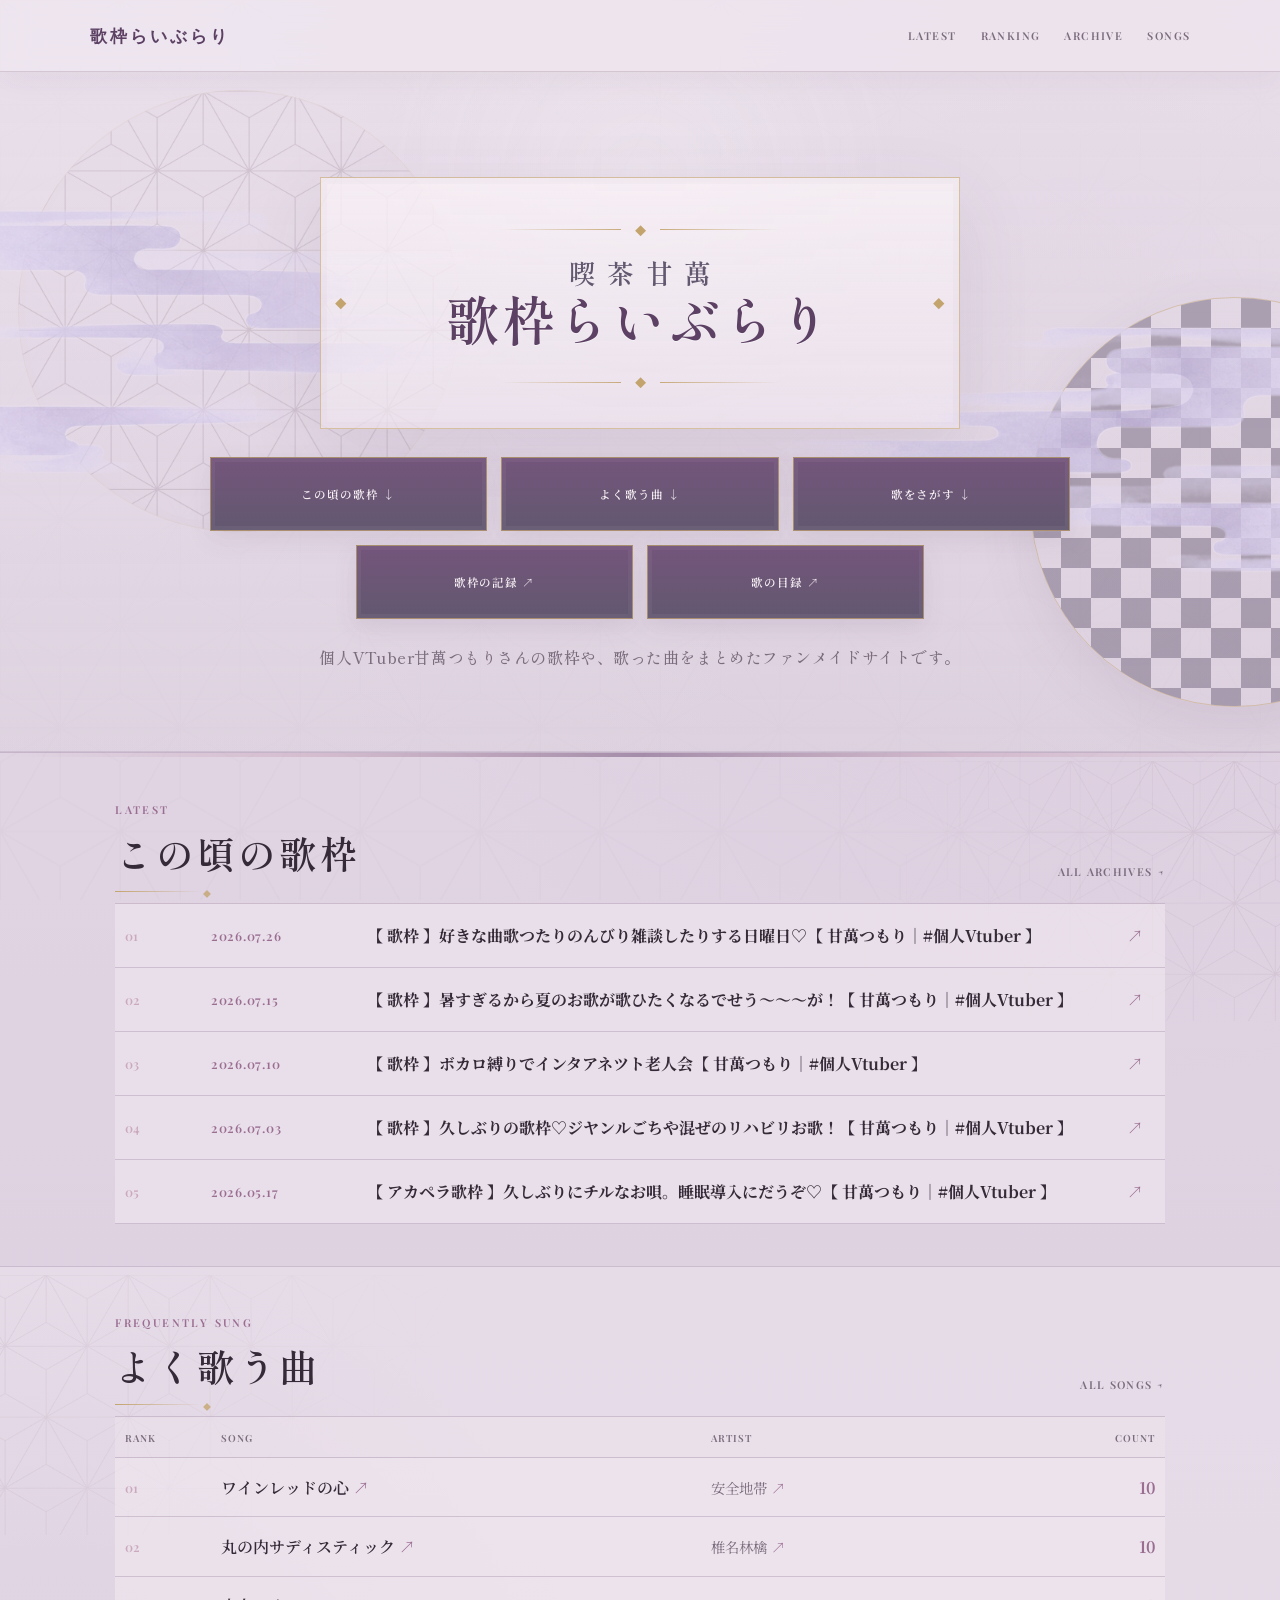
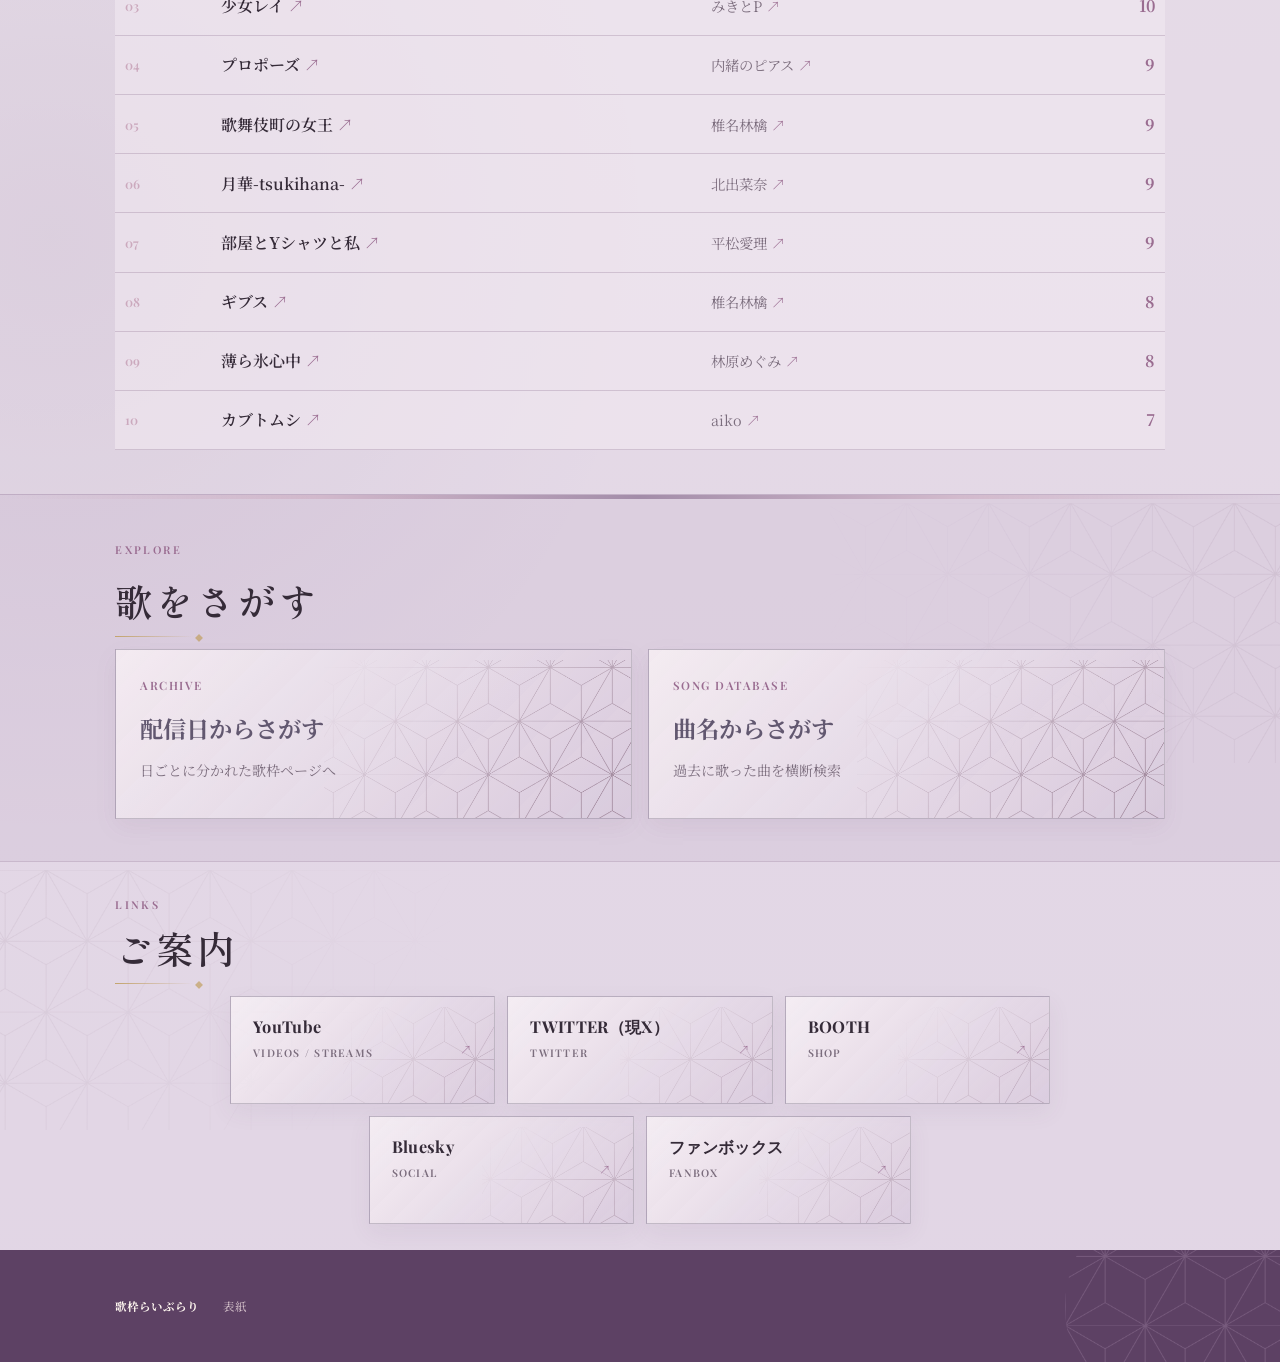
==== index.html @ a030f8ae "Add files via upload" ====
<!doctype html>
<html lang="ja">
<head>
  <meta charset="utf-8">
  <meta name="viewport" content="width=device-width,initial-scale=1">
  <title>歌枠らいぶらり</title>
  <link rel="icon" href="favicon.ico" sizes="any">
  <link rel="icon" type="image/png" sizes="32x32" href="favicon-32x32.png">
  <link rel="icon" type="image/png" sizes="16x16" href="favicon-16x16.png">
  <link rel="apple-touch-icon" sizes="180x180" href="apple-touch-icon.png">
  <meta name="theme-color" content="#A85C83">
  <!-- OGP / X(Twitter) card: change the title/description/image URL as needed -->
  <meta property="og:type" content="website">
  <meta property="og:locale" content="ja_JP">
  <meta property="og:site_name" content="歌枠らいぶらり">
  <meta property="og:title" content="歌枠らいぶらり">
  <meta property="og:description" content="個人VTuber〇〇さんの歌枠や歌った曲をまとめた、ファンメイドサイトです。">
  <meta property="og:image" content="https://lltaniyall.github.io/test/assets/social-card.png">
  <meta property="og:image:width" content="1200">
  <meta property="og:image:height" content="630">
  <meta name="twitter:card" content="summary_large_image">
  <meta name="twitter:title" content="歌枠らいぶらり">
  <meta name="twitter:description" content="個人VTuber〇〇さんの歌枠や歌った曲をまとめた、ファンメイドサイトです。">
  <meta name="twitter:image" content="https://example.com/assets/social-card.png">
  <link rel="stylesheet" href="style.css">
</head>
<body>
<header>
  <a class="logo" href="./">歌枠らいぶらり</a>
  <nav>
    <a href="#latest">LATEST</a>
    <a href="#ranking">RANKING</a>
    <a href="./archive/">ARCHIVE</a>
    <a href="./songs/">SONGS</a>
  </nav>
</header>

<main>
  
<section class="hero homeHero hero-v7">
  <div class="heroPattern heroPattern-left" aria-hidden="true"></div>
  <div class="heroPattern heroPattern-right" aria-hidden="true"></div>
  <div class="heroKasumiAsset heroKasumi-left" aria-hidden="true"></div>
  <div class="heroKasumiAsset heroKasumi-right" aria-hidden="true"></div>
  <div class="heroCenter">
    <div class="heroTitleFrame">
      <div class="heroRule heroRule-top" aria-hidden="true"><span>◆</span></div>
      <div class="heroKissa">喫茶甘萬</div>
      <h1 class="heroLibraryTitle">歌枠らいぶらり</h1>
      <div class="heroRule" aria-hidden="true"><span>◆</span></div>
      <p class="heroCatchcopy">キャッチコピー</p>
    </div>

    <div class="heroActions">
      <a href="#latest" class="primaryButton">この頃の歌枠 ↓</a>
      <a href="#ranking" class="ghostButton">よく歌う曲 ↓</a>
      <a href="#explore" class="ghostButton">歌をさがす ↓</a>
      <a href="./archive/" class="ghostButton">歌枠の記録 ↗</a>
      <a href="./songs/" class="ghostButton">歌の目録 ↗</a>
    </div>
<p class="fanmadeNote">個人VTuber甘萬つもりさんの歌枠や、歌った曲をまとめたファンメイドサイトです。</p>

  </div>
</section>





  <section class="section" id="latest">
    <div class="sectionHead">
      <div>
        <p class="eyebrow">LATEST</p>
        <h2>この頃の歌枠</h2>
      </div>
      <a class="textLink" href="./archive/">ALL ARCHIVES ↗</a>
    </div>
    <div id="latestList" class="latestList"></div>
  </section>



  <section class="section" id="ranking">
    <div class="sectionHead">
      <div>
        <p class="eyebrow">FREQUENTLY SUNG</p>
        <h2>よく歌う曲</h2>
      </div>
      <a class="textLink" href="./songs/">ALL SONGS ↗</a>
    </div>

    <div class="rankingTable">
      <div class="rankingHead">
        <span>RANK</span>
        <span>SONG</span>
        <span>ARTIST</span>
        <span>COUNT</span>
      </div>
      <div id="rankingList"></div>
    </div>
  </section>




  <section class="section" id="explore">
    <p class="eyebrow">EXPLORE</p>
    <h2>歌をさがす</h2>
    <div class="cards">
      <a class="card" href="./archive/">
        <span class="card-date">ARCHIVE</span>
        <h3>配信日からさがす</h3>
        <p class="card-meta">日ごとに分かれた歌枠ページへ</p>
      </a>
      <a class="card" href="./songs/">
        <span class="card-date">SONG DATABASE</span>
        <h3>曲名からさがす</h3>
        <p class="card-meta">過去に歌った曲を横断検索</p>
      </a>
    </div>
  </section>



  <section class="section" id="socials">
    <p class="eyebrow">LINKS</p>
    <h2>ご案内</h2>
    <div id="socialLinks" class="socialGrid"></div>
    <p id="socialNote" class="socialNote" hidden>
      SNSのURLは <code>data/site-config.js</code> に設定すると有効になります。
    </p>
  </section>
</main>

<footer><b>歌枠らいぶらり</b><span>表紙</span></footer>

<script src="./data/archives.js"></script>
<script src="./data/site-config.js"></script>
<script>
const collator = new Intl.Collator("ja", {numeric:true, sensitivity:"base"});

function escapeHtml(value){
  return String(value).replace(/[&<>"']/g, c => ({
    "&":"&amp;", "<":"&lt;", ">":"&gt;", '"':"&quot;", "'":"&#039;"
  }[c]));
}

function makeSongHistoryUrl(title, artist){
  const p = new URLSearchParams({song:title, artist});
  return `./songs/history/?${p.toString()}`;
}

function makeArtistUrl(artist){
  return `./artists/?artist=${encodeURIComponent(artist)}`;
}

// Latest 5 archives
const latestArchives = [...ARCHIVES]
  .sort((a,b) => b.date.localeCompare(a.date))
  .slice(0,5);

document.getElementById("latestList").innerHTML = latestArchives.map((archive, index) => `
  <a class="latestRow" href="./archive/${encodeURIComponent(String(archive.date))}/">
    <span class="latestNumber">${String(index + 1).padStart(2,"0")}</span>
    <span class="latestDate">${escapeHtml(String(archive.date).replaceAll("-","."))}</span>
    <span class="homeMemberSlot">${archive.membersOnly === true ? '<span class="memberBadge homeMemberBadge">メン限</span>' : ''}</span>
    <strong class="latestTitle">${escapeHtml(archive.title)}</strong>
    <span class="latestArrow">↗</span>
  </a>
`).join("");

// Song ranking TOP 10
const songMap = new Map();

ARCHIVES.forEach(archive => {
  archive.songs
    .filter(song => song.type === "song")
    .forEach(song => {
      const artist = song.artist || "未登録";
      const key = `${song.title}|||${artist}`;

      if(!songMap.has(key)){
        songMap.set(key, {
          title: song.title,
          artist,
          count: 0
        });
      }

      songMap.get(key).count++;
    });
});

const ranking = [...songMap.values()]
  .sort((a,b) =>
    (b.count - a.count) ||
    collator.compare(a.title, b.title) ||
    collator.compare(a.artist, b.artist)
  )
  .slice(0,10);

document.getElementById("rankingList").innerHTML = ranking.map((item, index) => `
  <div class="rankingRow">
    <span class="rankNumber">${String(index + 1).padStart(2,"0")}</span>
    <a class="rankingSong" href="${makeSongHistoryUrl(item.title,item.artist)}">
      ${escapeHtml(item.title)} <span>↗</span>
    </a>
    <a class="rankingArtist" href="${makeArtistUrl(item.artist)}">
      ${escapeHtml(item.artist)} <span>↗</span>
    </a>
    <strong class="rankingCount">${item.count}</strong>
  </div>
`).join("");

// Socials: add/remove items only in data/site-config.js
const socials = Array.isArray(SITE_CONFIG?.socials) ? SITE_CONFIG.socials : [];

let hasUnsetSocial = false;
document.getElementById("socialLinks").innerHTML = socials.map((item, index) => {
  const label = item.label || `LINK ${index + 1}`;
  const sub = item.sub || "SOCIAL";
  const url = item.url || "";
  const enabled = /^https?:\/\//i.test(url);

  if(!enabled) hasUnsetSocial = true;

  return enabled
    ? `<a class="socialCard" href="${escapeHtml(url)}" target="_blank" rel="noopener noreferrer">
         <strong>${escapeHtml(label)}</strong>
         <small>${escapeHtml(sub)}</small>
         <span class="socialArrow">↗</span>
       </a>`
    : `<div class="socialCard socialCardDisabled" aria-disabled="true">
         <strong>${escapeHtml(label)}</strong>
         <small>${escapeHtml(sub)}</small>
         <span class="socialArrow">URL SETTING</span>
       </div>`;
}).join("");

document.getElementById("socialNote").hidden = !hasUnsetSocial;
</script>
</body>
</html>
---- style.css ----
@import url("https://fonts.googleapis.com/css2?family=Noto+Serif+JP:wght@400;500;600;700&family=Shippori+Mincho:wght@400;500;600;700&family=Playfair+Display:wght@500;600;700&display=swap");

/*
  STYLE MAP
  1. Base / shared components
  2. Top-page design
  3. Subpages (archive, songs, history, artist)
  4. Responsive rules

  Refactor note: approved overrides are consolidated into the page sections below.
  New adjustments should edit the existing selector instead of appending a new patch block.
*/

:root{
  --text:#352b38;
  --muted:#7b6d7d;
  --main:#74557B;
  --deep:#5d4164;
  --accent:#9a6d91;
  --rose:#cba9bd;
  --softrose:#dcc8d5;
  --gold:#c3a46d;
  --member:#7f4f89;
  --member-soft:rgba(127,79,137,.10);
  --line:rgba(116,85,123,.24);
}

*{
  box-sizing:border-box;
}

html{
  scroll-behavior:smooth;
  max-width:100%;
  overflow-x:hidden;
}

body{
  margin:0;
  max-width:100%;
  overflow-x:hidden;
  color:var(--text);
  font-family:"Noto Serif JP","Shippori Mincho",serif;
}

body::before{
  content:"";
  position:fixed;
  inset:0;
  pointer-events:none;
  z-index:-1;
  opacity:.055;
  background-image:url("./assets/asanoha.png");
  background-size:120px 207.846px;
}

a{
  color:inherit;
  text-decoration:none;
}

button,input{
  font:inherit;
}

header{
  height:72px;
  padding:0 7vw;
  display:flex;
  align-items:center;
  justify-content:space-between;
  position:sticky;
  top:0;
  z-index:20;
  backdrop-filter:blur(14px);
}

.logo{
  font:600 1.05rem "Playfair Display",serif;
  letter-spacing:.18em;
}

nav{
  display:flex;
  gap:1.5rem;
}

nav a{
  font:600 .68rem "Playfair Display",serif;
  letter-spacing:.13em;
  color:var(--muted);
}

.hero{
  padding:10vw 9vw 8vw;
  display:flex;
  flex-direction:column;
  justify-content:center;
  position:relative;
  overflow:hidden;
}

.eyebrow{
  font:600 .68rem "Playfair Display",serif;
  letter-spacing:.22em;
}

.hero h1{
  font:600 clamp(3.4rem,9vw,8rem)/.92 "Shippori Mincho",serif;
  letter-spacing:.04em;
  margin:1rem 0 1.7rem;
  position:relative;
  z-index:1;
}

.hero h1 em{
  font-style:normal;
  font-family:"Playfair Display",serif;
  letter-spacing:.02em;
}

.hero p{
  color:var(--muted);
  line-height:2.1;
  max-width:700px;
  position:relative;
  z-index:1;
}

.section{
  padding:7vw 9vw;
  border-top:1px solid var(--line);
  position:relative;
}

.section h2{
  font:600 clamp(2rem,4vw,3.8rem) "Shippori Mincho",serif;
  letter-spacing:.03em;
  margin:.5rem 0 2rem;
}

.section:nth-of-type(even)::before{
  content:"";
  position:absolute;
  left:0;
  top:0;
  width:100%;
}

.heroActions{
  display:flex;
  gap:.8rem;
  flex-wrap:wrap;
  margin-top:1.2rem;
  position:relative;
  z-index:2;
}

.fanmadeNote{
  margin:1.35rem auto 0;
  max-width:760px;
  position:relative;
  z-index:2;
  text-align:center;
  color:rgba(93,65,100,.62);
  font:500 1rem/1.8 "Shippori Mincho","Noto Serif JP",serif;
  letter-spacing:.035em;
}

.primaryButton,.ghostButton{
  display:inline-flex;
  align-items:center;
  justify-content:center;
  padding:.95rem 1.2rem;
  border:1px solid var(--line);
  font:600 .72rem "Noto Serif JP",serif;
  letter-spacing:.08em;
}

.primaryButton{
  background:var(--main);
  border-color:var(--main);
}

.primaryButton:hover,.ghostButton:hover{
  border-color:var(--accent);
  background:var(--accent);
}

.sectionHead{
  display:flex;
  align-items:end;
  justify-content:space-between;
  gap:2rem;
  margin-bottom:2rem;
}

.sectionHead h2{
  margin-bottom:0;
}

.textLink,.backlink{
  color:var(--muted);
  font:600 .68rem "Playfair Display",serif;
  letter-spacing:.12em;
}

.backlink{
  display:inline-block;
  margin-bottom:2rem;
}

.textLink:hover,.backlink:hover{
  color:var(--accent);
}

.cards{
  display:grid;
  grid-template-columns:repeat(2,minmax(0,1fr));
  gap:1rem;
}

#archiveCards{
  grid-template-columns:1fr;
}

.card{
  display:block;
  border:1px solid var(--line);
  background:linear-gradient(135deg,rgba(255,250,244,.9),rgba(169,93,132,.055));
  padding:2rem;
  min-height:185px;
  position:relative;
  overflow:hidden;
}

.card::after{
  content:"";
  position:absolute;
}

.card:hover{
  border-color:var(--accent);
  transform:translateY(-2px);
  transition:.18s;
}

.card-date{
  color:var(--accent);
  font:600 .72rem "Playfair Display",serif;
  letter-spacing:.13em;
}

.memberBadge{
  display:inline-flex;
  align-items:center;
  justify-content:center;
  flex:0 0 auto;
  min-height:1.55em;
  padding:.10em .42em;
  border:1px solid rgba(127,79,137,.72);
  background:var(--member-soft);
  color:var(--member);
  font-family:"Shippori Mincho","Noto Serif JP",serif;
  font-size:inherit;
  font-weight:700;
  line-height:1.15;
  letter-spacing:.06em;
  white-space:nowrap;
}

.card h3{
  font-size:1.35rem;
  margin:1rem 0;
}

.card-meta,.muted{
  color:var(--muted);
  font-size:.78rem;
}

.latestList,.rankingTable,.historyList,.artistSongList,.songTableWrap{
  border-top:1px solid var(--line);
}

.latestRow{
  display:grid;
  grid-template-columns:70px 80px 44px 1fr 28px;
  gap:1rem;
  align-items:center;
  padding:1.25rem .6rem;
  border-bottom:1px solid var(--line);
}

.latestRow:hover,.rankingRow:hover,.historyCard:hover,.artistSongCard:hover{
  background:rgba(169,93,132,.075);
}

.latestNumber,.rankNumber{
  color:var(--main);
  font:600 .8rem "Playfair Display",serif;
}

.homeMemberSlot{
  display:flex;
  align-items:center;
  justify-content:center;
  min-width:0;
  transform:translateX(-10px);
}

.latestDate{
  color:var(--accent);
  font:600 .8rem "Playfair Display",serif;
  letter-spacing:.06em;
}

.homeMemberSlot .memberBadge{
  font-size:.72rem;
}

.latestArrow,.songArrow,.artistSongArrow{
  color:var(--accent);
}

.rankingHead,.rankingRow{
  display:grid;
  grid-template-columns:80px minmax(0,1.4fr) minmax(0,1fr) 90px;
  gap:1rem;
  align-items:center;
}

.rankingHead{
  padding:.85rem .6rem;
  border-bottom:1px solid var(--line);
  color:var(--muted);
  font:600 .62rem "Playfair Display",serif;
  letter-spacing:.1em;
}

.rankingHead span:last-child,.rankingCount{
  text-align:right;
}

.rankingRow{
  padding:1.1rem .6rem;
  border-bottom:1px solid var(--line);
}

.rankingSong{
  font-weight:600;
}

.rankingArtist{
  color:var(--muted);
  font-size:.9rem;
}

.rankingSong span,.rankingArtist span,.rankingCount{
  color:var(--accent);
}

.rankingSong:hover,.rankingArtist:hover{
  color:var(--cream);
}

.socialGrid{
  display:grid;
  grid-template-columns:repeat(2,minmax(0,1fr));
  gap:1rem;
}

.socialGrid>.socialCard:last-child:nth-child(odd){
  grid-column:1/-1;
  width:calc(50% - .5rem);
  justify-self:center;
}

.socialCard{
  min-height:145px;
  padding:1.5rem;
  border:1px solid var(--line);
  background:rgba(255,250,244,.72);
  display:grid;
  grid-template-columns:auto 1fr auto;
  grid-template-rows:auto 1fr;
  gap:.6rem 1rem;
}

.socialCard:hover{
  border-color:var(--accent);
}

.socialIndex{
  color:var(--main);
  font:600 .65rem "Playfair Display",serif;
}

.socialCard strong{
  font:600 clamp(1.3rem,3vw,2.2rem) "Playfair Display",serif;
}

.socialCard small{
  grid-column:2;
  color:var(--muted);
  font:600 .62rem "Playfair Display",serif;
  letter-spacing:.1em;
}

.socialArrow{
  grid-column:3;
  grid-row:1/span 2;
  align-self:center;
  color:var(--accent);
}

.socialCardDisabled{
  opacity:.5;
}

.socialNote{
  color:var(--muted);
  font-size:.75rem;
}

.toolbar{
  display:grid;
  grid-template-columns:1fr auto;
  gap:2rem;
  align-items:end;
  margin-bottom:3rem;
}

.search span{
  display:block;
  color:var(--accent);
  font-size:.7rem;
  letter-spacing:.15em;
  margin-bottom:.7rem;
}

.search input{
  width:100%;
  background:transparent;
  color:var(--text);
  border:0;
  border-bottom:1px solid var(--line);
  padding:.9rem 0;
  font-size:1.15rem;
  outline:0;
}

.search input:focus{
  border-color:var(--accent);
}

.stats{
  display:flex;
  align-items:baseline;
  gap:.6rem;
}

.stats strong{
  font:600 2.1rem "Shippori Mincho","Noto Serif JP",serif;
  color:var(--accent);
}

.stats span{
  color:var(--muted);
  font-size:.65rem;
}

.songTableHead,.songDbRow{
  display:grid;
  grid-template-columns:minmax(0,1.6fr) minmax(0,1fr) 120px;
  align-items:center;
  border-bottom:1px solid var(--line);
}

.sortBtn{
  padding:1rem;
  border:0;
  background:transparent;
  color:var(--muted);
  text-align:left;
  font-weight:600;
  cursor:pointer;
}

.sortBtn:hover,.sortBtn.active{
  color:var(--cream);
}

.countHead,.songCount{
  text-align:right;
}

.songTitleLink,.songArtist,.songCount{
  padding:1.1rem 1rem;
}

.songTitleLink{
  display:flex;
  justify-content:space-between;
  gap:1rem;
  font-weight:600;
}

.songArtist,.songCount{
  color:var(--muted);
}

.songTitleLink:hover,.artistLink:hover{
  color:var(--accent);
}

.artistLink{
  display:flex;
  justify-content:space-between;
  gap:1rem;
}

.playerHead{
  display:flex;
  justify-content:space-between;
  align-items:end;
  gap:2rem;
  margin-bottom:2rem;
}

.playerHead h2,#archiveTitle{
  margin:.5rem 0;
  font:600 clamp(1.8rem,3vw,2.8rem) "Shippori Mincho",serif;
  line-height:1.3;
  letter-spacing:.02em;
}

.share{
  background:var(--main);
  color:#fff;
  border:1px solid var(--main);
  padding:.95rem 1.2rem;
  font-weight:600;
  cursor:pointer;
}

.share:hover{
  background:var(--accent);
  border-color:var(--accent);
}

.playerLayout{
  display:grid;
  grid-template-columns:minmax(0,1.8fr) minmax(280px,.8fr);
  gap:1rem;
  align-items:start;
}

.playerLayout > *{
  min-width:0;
}

.video{
  aspect-ratio:16/9;
  background:#000;
}

.video iframe,#player{
  width:100%;
  height:100%;
}

.setlist{
  border:1px solid var(--line);
  min-height:0;
  overflow-y:auto;
  overflow-x:hidden;
  overscroll-behavior:contain;
  scrollbar-gutter:stable;
}

.setlistHead{
  position:sticky;
  top:0;
  z-index:2;
  display:flex;
  justify-content:flex-start;
  padding:1rem;
  border-bottom:1px solid var(--line);
  background:rgba(244,238,245,.96);
  color:var(--accent);
  font-size:.68rem;
  letter-spacing:.1em;
}

.track{
  width:100%;
  display:grid;
  grid-template-columns:78px 1fr;
  align-items:center;
  padding:1rem;
  border:0;
  border-bottom:1px solid var(--line);
  background:transparent;
  color:var(--muted);
  text-align:left;
  cursor:pointer;
}

.track:hover,.track.active{
  color:var(--text);
}

.time{
  color:var(--main);
  font-family:"Noto Serif JP","Shippori Mincho",serif;
  font-size:.7rem;
  font-weight:600;
  line-height:1.35;
  letter-spacing:.02em;
  font-variant-numeric:lining-nums tabular-nums;
  font-feature-settings:"lnum" 1,"tnum" 1;
  white-space:nowrap;
  align-self:center;
}

.trackArtist{
  color:var(--muted);
  font-size:.82em;
}

.historyHero{
  padding-top:6vw;
}

.historyTitle{
  font:600 clamp(2.4rem,5.2vw,5rem)/1.05 "Shippori Mincho",serif;
  margin:1rem 0 2rem;
}

.historyMeta{
  display:flex;
  gap:3rem;
  flex-wrap:wrap;
}

.historyMeta div{
  display:flex;
  flex-direction:column;
  gap:.45rem;
}

.historyMeta span{
  color:var(--accent);
  font-size:.65rem;
  letter-spacing:.12em;
}

.historyMeta i{
  font-style:normal;
  color:var(--accent);
}

.historyArtistLink{
  color:inherit;
  text-decoration:none;
  transition:color .18s ease;
}

.historyArtistLink::after{
  content:" ↗";
  color:var(--accent);
  font-size:.66em;
  font-weight:400;
}

.historyArtistLink:hover{
  color:var(--main);
}

.historyCard{
  display:grid;
  grid-template-columns:150px 1fr 110px;
  gap:1rem;
  align-items:center;
  padding:1.2rem 1rem;
  border-bottom:1px solid var(--line);
}

.historyDate{
  color:var(--accent);
  font-size:.75rem;
}

.historyArchiveTitle{
  font-weight:600;
}

.historyListen{
  text-align:right;
  color:var(--muted);
  font-size:.68rem;
}

.artistSongCard{
  display:grid;
  grid-template-columns:1fr 180px 28px;
  gap:1rem;
  align-items:center;
  padding:1.15rem 1rem;
  border-bottom:1px solid var(--line);
}

.artistSongTitle{
  font-weight:600;
}

.artistSongCount{
  text-align:right;
  color:var(--muted);
  font-size:.7rem;
}

.toast{
  position:fixed;
  right:24px;
  bottom:24px;
  z-index:100;
  max-width:min(420px,calc(100vw - 32px));
  padding:.95rem 1.1rem;
  border:1px solid var(--line);
  box-shadow:0 14px 40px rgba(53,47,56,.18);
  font-size:.82rem;
  opacity:0;
  transform:translateY(14px);
  pointer-events:none;
  transition:.2s;
}

.toast::before{
  content:"✓";
  margin-right:.55rem;
  color:var(--accent);
  font-weight:700;
}

.toast.error::before{
  content:"!";
  color:var(--accent);
}

.toast.show{
  opacity:1;
  transform:translateY(0);
}

footer{
  padding:3rem 9vw;
  display:flex;
  gap:1.5rem;
  font-size:.72rem;
}

@media (max-width:760px){
  .fanmadeNote{
    margin-top:1rem;
    padding:0 4vw;
    font-size:.88rem;
    line-height:1.8;
  }

  header{
    height:64px;
    padding:0 4.5vw;
    gap:12px;
    overflow:hidden;
  }

  .logo{
    flex:0 0 auto;
    white-space:nowrap;
    font-size:.92rem;
    letter-spacing:.12em;
  }

  nav{
    min-width:0;
    gap:.56rem;
    margin-left:auto;
  }

  nav a{
    white-space:nowrap;
    font-size:.52rem;
    letter-spacing:.08em;
  }

  .hero{
    padding:20vw 7vw 14vw;
  }

  .hero h1{
    font-size:15vw;
  }

  .hero::after{
    opacity:.07;
    width:55vw;
  }

  .section{
    padding:14vw 6vw;
  }

  .cards{
    grid-template-columns:1fr;
  }

  .toolbar{
    grid-template-columns:1fr;
  }

  .stats{
    display:none;
  }

  .heroActions{
    flex-direction:column;
  }

  .sectionHead{
    align-items:start;
    flex-direction:column;
    gap:.8rem;
  }

  .latestRow{
    grid-template-columns:24px 74px minmax(0,1fr) 14px;
    column-gap:.375rem;
    padding:1rem .1rem;
  }

  .latestDate{
    font-size:.8rem;
    letter-spacing:.035em;
    white-space:nowrap;
  }

  .homeMemberSlot{
    display:none !important;
  }

  .latestTitle{
    min-width:0;
    font-size:.78rem !important;
    line-height:1.5;
  }

  .rankingHead,.rankingRow{
    grid-template-columns:42px minmax(0,1fr) 68px;
  }

  .rankingHead span:nth-child(3),.rankingArtist{
    display:none;
  }

  .socialGrid{
    grid-template-columns:1fr;
  }

  .socialGrid>.socialCard:last-child:nth-child(odd){
    grid-column:auto;
    width:100%;
  }

  .songTableHead,.songDbRow{
    grid-template-columns:minmax(0,1.3fr) minmax(0,1fr) 72px;
  }

  .sortBtn,.songTitleLink,.songArtist,.songCount{
    padding:.95rem .6rem;
  }

  .playerHead{
    align-items:start;
    flex-direction:column;
  }

  .playerLayout{
    grid-template-columns:1fr;
  }

  #archiveTitle{
    font-size:clamp(1.55rem,7vw,2.15rem);
  }

  .historyCard{
    grid-template-columns:105px 1fr;
  }

  .historyListen{
    grid-column:2;
    text-align:left;
  }

  .artistSongCard{
    grid-template-columns:1fr 95px 22px;
    padding:.95rem .6rem;
  }

  .toast{
    right:16px;
    bottom:16px;
    left:16px;
    max-width:none;
  }

  footer{
    flex-wrap:wrap;
  }
}

header{
  border-bottom:1px solid rgba(109,76,97,.20);
  box-shadow:0 8px 30px rgba(90,59,84,.05);
}

.logo{
  color:var(--deep);
}


nav a:hover{
  color:var(--accent);
}

.hero{
  min-height:64vh;
}

.hero::before{
  content:"";
  position:absolute;
  left:-62px;
  top:18%;
  width:210px;
  height:210px;
  border-radius:50%;
  opacity:.20;
  background-image:url("./assets/asanoha.png");
  background-size:86px auto;
  border:1px solid rgba(109,76,97,.18);
}

.hero::after{
  content:"";
  position:absolute;
  right:-54px;
  top:-42px;
  width:min(38vw,440px);
  aspect-ratio:1;
  border-radius:50%;
  opacity:.18;
  background-image:url("./assets/asanoha.png");
  background-size:92px auto;
  border:1px solid rgba(109,76,97,.22);
  transform:none;
}

.hero h1{
  color:var(--deep);
  text-shadow:0 1px 0 rgba(255,255,255,.45);
}

.hero h1 em{
  color:var(--accent);
}

.eyebrow{
  color:var(--accent);
}

.section:nth-of-type(even)::before{
  height:4px;
  opacity:.55;
  background:linear-gradient(90deg,transparent,var(--rose),var(--main),var(--rose),transparent);
}

.primaryButton,.share{
  border-color:var(--deep);
  box-shadow:inset 0 0 0 1px rgba(255,255,255,.16),0 5px 14px rgba(90,59,84,.12);
}

.primaryButton:hover,.share:hover{
  background:var(--accent);
}

.ghostButton{
  color:var(--deep);
  border-color:rgba(109,76,97,.34);
}

.ghostButton:hover{
  color:#fff;
  background:var(--accent);
}

.card,.socialCard{
  box-shadow:0 8px 28px rgba(90,59,84,.045);
}

.card::after{
  width:110px;
  height:110px;
  right:-38px;
  bottom:-38px;
  border:0;
  transform:none;
  opacity:.11;
  background-image:url("./assets/asanoha.png");
  background-size:70px auto;
}

.card-date,.latestDate,.historyDate,.time{
  color:var(--accent);
}

.latestNumber,.rankNumber,.socialIndex{
  color:var(--rose);
}

.rankingSong span,.rankingArtist span,.rankingCount,.songArrow,.artistSongArrow,.latestArrow{
  color:var(--accent);
}

.rankingRow,.latestRow,.historyCard,.artistSongCard{
  background:rgba(255,250,245,.30);
}

.rankingRow:hover,.latestRow:hover,.historyCard:hover,.artistSongCard:hover{
  background:rgba(204,170,173,.13);
}

.socialCard{
  position:relative;
  overflow:hidden;
}

.socialCard::after{
  content:"";
  position:absolute;
  right:-32px;
  bottom:-36px;
  width:120px;
  height:120px;
  opacity:.065;
  background-image:url("./assets/asanoha.png");
  background-size:64px auto;
}

.songTableWrap,.latestList,.rankingTable,.historyList,.artistSongList{
  background:rgba(255,250,245,.30);
}

.songDbRow:hover{
  background:rgba(204,170,173,.11);
}

.sortBtn:hover,.sortBtn.active,.songTitleLink:hover,.artistLink:hover{
  color:var(--accent);
}

.track:hover,.track.active{
  background:rgba(204,170,173,.15);
}

.video{
  box-shadow:0 14px 36px rgba(90,59,84,.12);
}

footer{
  position:relative;
  overflow:hidden;
  color:#d8c5cd;
  border-top:0;
}

footer::after{
  content:"";
  position:absolute;
  right:-25px;
  bottom:-65px;
  width:240px;
  height:240px;
  border-radius:50%;
  opacity:.16;
  background-image:url("./assets/asanoha.png");
  background-size:80px auto;
  filter:brightness(3);
}

footer b{
  color:#fff7f0;
}

.toast{
  color:#fffaf5;
  border-color:rgba(255,255,255,.15);
}

@media (max-width:760px){
  .hero::before{
    width:145px;
    height:145px;
    left:-70px;
    opacity:.13;
  }

  .hero::after{
    width:62vw;
    right:-26vw;
    top:1%;
    opacity:.12;
  }
}

.hero::after{
  background-color:rgba(203,169,189,.20);
}

.primaryButton,.share{
  background:linear-gradient(180deg,#806087,#684a70);
}

.rankingRow:hover,.latestRow:hover,.historyCard:hover,.artistSongCard:hover,
.songDbRow:hover,.track:hover,.track.active{
  background:rgba(203,169,189,.15);
}

footer{
  background:#5d4164;
}

.toast{
  background:rgba(93,65,100,.97);
}

:root{
  --bg:#ddd1df;
  --surface:#eee5ef;
  --surface2:#d8c9dc;
  --cream:#f8f1f5;
}

body{
  background:radial-gradient(circle at 84% 7%,rgba(154,109,145,.22),transparent 30%),
    radial-gradient(circle at 4% 62%,rgba(116,85,123,.16),transparent 27%),
    linear-gradient(180deg,#e8dfea 0%,#ddd1df 52%,#d5c6da 100%);
}

header{
  background:rgba(238,229,239,.92);
}

.hero{
  background:linear-gradient(90deg,rgba(239,230,240,.80),rgba(221,209,223,.56)),
    radial-gradient(circle at 76% 42%,rgba(203,169,189,.25),transparent 34%);
}

.section{
  background:rgba(239,230,240,.48);
}

.section:nth-of-type(even){
  background:rgba(222,209,225,.54);
}

.card,.socialCard{
  background:rgba(244,236,242,.68);
}

.rankingRow,.latestRow,.historyCard,.artistSongCard,
.songTableWrap,.latestList,.rankingTable,.historyList,.artistSongList{
  background:rgba(239,230,240,.38);
}

.setlist{
  background:rgba(238,229,239,.92);
}

.ghostButton{
  background:rgba(244,236,242,.68);
}

.hero-v7{
  position:relative;
  min-height:680px;
  padding:84px clamp(24px,5vw,72px) 56px;
  overflow:hidden;
  display:grid;
  grid-template-columns:minmax(0,1fr);
  align-items:center;
  isolation:isolate;
  border-bottom:1px solid rgba(116,85,123,.22);
  background:radial-gradient(circle at 50% 15%,rgba(255,255,255,.16),transparent 30%),
    linear-gradient(180deg,rgba(232,223,234,.88),rgba(221,209,223,.80));
}

.hero-v7::before{
  position:absolute;
  inset:0;
  z-index:-3;
  background-size:118px auto;
  opacity:.10;
}

.hero-v7::after{
  content:"";
  position:absolute;
  inset:18px;
  border:1px solid rgba(195,164,109,.55);
  box-shadow:inset 0 0 0 6px rgba(116,85,123,.035);
  pointer-events:none;
}

.heroPattern{
  position:absolute;
  z-index:-1;
  width:min(32vw,430px);
  height:min(32vw,430px);
  border-radius:50%;
  overflow:hidden;
  border:1px solid rgba(195,164,109,.48);
  box-shadow:0 18px 55px rgba(93,65,100,.10);
}

.heroPattern::before{
  content:"";
  position:absolute;
  inset:0;
  background:linear-gradient(45deg,#625870 25%,transparent 25%,transparent 75%,#625870 75%),
    linear-gradient(45deg,#625870 25%,transparent 25%,transparent 75%,#625870 75%);
  background-position:0 0,30px 30px;
  background-size:60px 60px;
  opacity:.44;
}

.heroPattern::after{
  position:absolute;
  inset:0;
  background-image:url("./assets/asanoha.png");
  background-size:96px auto;
  opacity:.22;
  mix-blend-mode:multiply;
}

.heroPattern-left{
  left:-150px;
  top:90px;
}

.heroPattern-right{
  right:-160px;
  bottom:44px;
}

.heroCenter{
  width:min(860px,100%);
  margin:0 auto;
  text-align:center;
  position:relative;
}

.heroEyebrow{
  justify-content:center;
  align-items:center;
  gap:18px;
  margin-bottom:22px;
  font-family:"Playfair Display","Times New Roman",serif;
  letter-spacing:.28em;
  font-size:.78rem;
  color:#625870;
}

.heroEyebrow i{
  color:var(--gold);
  font-style:normal;
  font-size:.7em;
}

.heroTitleFrame{
  position:relative;
  width:min(640px,100%);
  margin:0 auto;
  padding:44px clamp(24px,5vw,56px) 38px;
  background:linear-gradient(180deg,rgba(248,241,245,.82),rgba(238,229,239,.70));
  border:1px solid rgba(195,164,109,.62);
  box-shadow:0 24px 70px rgba(93,65,100,.10),
    inset 0 0 0 6px rgba(116,85,123,.028);
}

.heroTitleFrame::before,.heroTitleFrame::after{
  content:"◆";
  position:absolute;
  top:50%;
  transform:translateY(-50%);
  color:var(--gold);
  font-size:.72rem;
}

.heroTitleFrame::before{
  left:14px;
}

.heroTitleFrame::after{
  right:14px;
}


.hero-v7 h1{
  margin:0;
  color:var(--deep);
  font-family:"Shippori Mincho","Noto Serif JP",serif;
  font-weight:600;
  font-size:clamp(3rem,8vw,6rem);
  letter-spacing:.22em;
  text-indent:.22em;
  line-height:1.08;
}

.heroOfficial{
  margin-top:10px;
  font-family:"Playfair Display","Times New Roman",serif;
  letter-spacing:.38em;
  text-indent:.38em;
  color:#625870;
  font-size:.95rem;
}

.heroRule{
  display:flex;
  align-items:center;
  justify-content:center;
  gap:14px;
  margin:24px auto 20px;
  width:min(280px,72%);
  color:var(--gold);
}

.heroRule::before,.heroRule::after{
  content:"";
  height:1px;
  flex:1;
  background:linear-gradient(90deg,transparent,rgba(195,164,109,.9));
}

.heroRule::after{
  background:linear-gradient(90deg,rgba(195,164,109,.9),transparent);
}

.heroRule span{
  font-size:.7rem;
}

.heroCatchcopy{
  margin:0;
  color:var(--text);
  font-family:"Shippori Mincho","Noto Serif JP",serif;
  letter-spacing:.12em;
  line-height:1.9;
}


.hero-v7 .heroActions{
  display:grid;
  grid-template-columns:repeat(6,minmax(0,1fr));
  gap:14px;
  margin:28px auto 0;
  width:min(940px,100%);
}

.hero-v7 .heroActions a:nth-child(1),
.hero-v7 .heroActions a:nth-child(2),
.hero-v7 .heroActions a:nth-child(3){
  grid-column:span 2;
}

.hero-v7 .heroActions a:nth-child(4){
  grid-column:2 / span 2;
}

.hero-v7 .heroActions a:nth-child(5){
  grid-column:4 / span 2;
}

.hero-v7 .heroActions a{
  min-height:74px;
  display:flex;
  align-items:center;
  justify-content:center;
  border-radius:0;
  letter-spacing:.08em;
  border:1px solid rgba(195,164,109,.65);
  box-shadow:inset 0 0 0 4px rgba(255,255,255,.05);
}

.hero-v7 .primaryButton{
  background:linear-gradient(180deg,#74557B,#5d4164);
}

.hero-v7 .ghostButton{
  background:rgba(248,241,245,.68);
  color:#5d4164;
}


@media (max-width:900px){
  .hero-v7{
    grid-template-columns:1fr;
    min-height:auto;
    padding-top:62px;
  }

  .heroPattern{
    width:280px;
    height:280px;
    opacity:.70;
  }

  .heroPattern-left{
    left:-160px;
    top:50px;
  }

  .heroPattern-right{
    right:-150px;
    bottom:10px;
  }
}

@media (max-width:640px){
  .hero-v7{
    padding:50px 18px 38px;
  }

  .hero-v7::after{
    inset:10px;
  }

  .heroPattern{
    width:220px;
    height:220px;
    opacity:.44;
    box-shadow:0 12px 36px rgba(93,65,100,.06);
  }

  .heroPattern-left{
    left:-138px;
    top:42px;
  }

  .heroPattern-right{
    right:-126px;
    bottom:42px;
  }

  .heroTitleFrame{
    padding:34px 22px 30px;
  }

  .hero-v7 h1{
    font-size:clamp(2.7rem,16vw,4.6rem);
    letter-spacing:.14em;
    text-indent:.14em;
  }

  .hero-v7 .heroActions{
    grid-template-columns:repeat(2,minmax(0,1fr));
    gap:10px;
    margin-top:22px;
  }

  .hero-v7 .heroActions a:nth-child(1),
  .hero-v7 .heroActions a:nth-child(2),
  .hero-v7 .heroActions a:nth-child(3),
  .hero-v7 .heroActions a:nth-child(4){
    grid-column:auto;
  }

  .hero-v7 .heroActions a:nth-child(5){
    grid-column:1 / -1;
  }

  .hero-v7 .heroActions a{
    min-height:62px;
  }
}

.heroPattern::after{
  content:none !important;
  display:none !important;
}

.heroPattern,
.heroPattern-left,
.heroPattern-right{
  background:none !important;
  background-image:none !important;
}

.heroPattern::before,
.heroPattern-left::before,
.heroPattern-right::before{
  content:"" !important;
  display:block !important;
  position:absolute !important;
  inset:0 !important;
  background:linear-gradient(45deg,#625870 25%,transparent 25%,transparent 75%,#625870 75%),
    linear-gradient(45deg,#625870 25%,transparent 25%,transparent 75%,#625870 75%) !important;
  background-position:0 0,30px 30px !important;
  background-size:60px 60px !important;
  opacity:.44 !important;
}

.heroPattern::after,
.heroPattern-left::after,
.heroPattern-right::after{
  content:none !important;
  display:none !important;
  background:none !important;
  background-image:none !important;
}

.hero-v7::before{
  content:none !important;
  display:none !important;
  background:none !important;
  background-image:none !important;
}

.heroPattern-left{
  display:none !important;
}

.heroKissa{
  margin-bottom:0;
  font-family:"Shippori Mincho","Noto Serif JP",serif;
  font-size:clamp(1.2rem,2.1vw,1.8rem);
  font-weight:600;
  line-height:1;
  letter-spacing:.42em;
  text-indent:.42em;
  color:#625870;
}

.heroLibraryTitle{
  margin:0;
  color:var(--deep);
  font-family:"Shippori Mincho","Noto Serif JP",serif;
  font-weight:600;
}

.heroOfficial{
  display:none !important;
}

@media (max-width:640px){
  .heroLibraryTitle{
    font-size:clamp(2rem,11vw,3.5rem) !important;
    letter-spacing:.08em !important;
    text-indent:.08em !important;
  }
}

@media (max-width:640px){
  .heroLibraryTitle{
    font-size:clamp(1.55rem,8vw,2.65rem) !important;
    letter-spacing:.04em !important;
    text-indent:.04em !important;
  }
}

.heroLibraryTitle{
  white-space:nowrap !important;
  width:100%;
  max-width:100%;
  box-sizing:border-box;
  font-size:clamp(1.75rem,4.15vw,3.55rem) !important;
  letter-spacing:.045em !important;
  text-indent:0 !important;
  line-height:1.2 !important;
}

.heroCatchcopy{
  display:none !important;
}

.heroRule{
  margin-bottom:0 !important;
}

@media (max-width:640px){
  .heroLibraryTitle{
    font-size:clamp(1.35rem,7.2vw,2.35rem) !important;
    letter-spacing:.015em !important;
  }

  .heroKissa{
    font-size:clamp(1rem,3.6vw,1.2rem);
  }
}

.heroEyebrow{
  display:none !important;
}

.heroRule-top{
  margin:0 auto 22px !important;
}

.heroRule-top::before,
.heroRule-top::after{
  opacity:1;
}

.hero-v7 .heroActions .primaryButton,
.hero-v7 .heroActions .ghostButton{
  color:#f8f1f5 !important;
  background:linear-gradient(180deg,#74557B 0%,#625870 100%) !important;
  border:1px solid rgba(195,164,109,.72) !important;
  box-shadow:inset 0 0 0 4px rgba(248,241,245,.045),
    0 8px 22px rgba(93,65,100,.10) !important;
  transition:transform .22s ease,
    background .22s ease,
    box-shadow .22s ease;
}

.hero-v7 .heroActions .ghostButton:first-of-type{
  background:linear-gradient(180deg,#806887 0%,#6d5976 100%) !important;
}

.hero-v7 .heroActions .primaryButton:hover,
.hero-v7 .heroActions .ghostButton:hover{
  color:#fffaf7 !important;
  background:linear-gradient(180deg,#806087 0%,#684d70 100%) !important;
  transform:translateY(-2px);
  box-shadow:inset 0 0 0 4px rgba(248,241,245,.07),
    0 12px 28px rgba(93,65,100,.16) !important;
}

.section h2,
.sectionTitle,
.sectionHeader h2{
  font-size:clamp(1.55rem,3vw,2.35rem) !important;
  line-height:1.35 !important;
  letter-spacing:.08em !important;
}

@media (max-width:640px){
  .section h2,
    .sectionTitle,
    .sectionHeader h2{
    font-size:clamp(1.35rem,6vw,1.8rem) !important;
    letter-spacing:.05em !important;
  }
}

#explore .card{
  padding:22px 24px !important;
  min-height:150px !important;
  background:linear-gradient(135deg,rgba(248,241,245,.82),rgba(216,201,220,.72)) !important;
  border:1px solid rgba(98,88,112,.34) !important;
  box-shadow:0 8px 22px rgba(93,65,100,.07) !important;
}

#explore .card h3{
  font-size:clamp(1.15rem,2vw,1.45rem) !important;
  color:#625870 !important;
  margin-bottom:8px !important;
}

#explore .card p{
  font-size:.88rem !important;
  line-height:1.65 !important;
}

#explore .card .button,
#explore .card a[class*="Button"],
#explore .card > a{
  min-height:44px !important;
  padding:10px 18px !important;
  font-size:.82rem !important;
  letter-spacing:.06em !important;
  background:linear-gradient(180deg,#8f7895,#75647f) !important;
  color:#fffaf7 !important;
  border:1px solid rgba(195,164,109,.58) !important;
  box-shadow:none !important;
}

@media (max-width:640px){
  #explore .card{
    padding:14px 18px !important;
    min-height:112px !important;
  }

  #explore .card h3{
    font-size:1.08rem !important;
    margin:7px 0 5px !important;
  }

  #explore .card p{
    font-size:.78rem !important;
    line-height:1.5 !important;
  }
}

#explore .card{
  position:relative;
  overflow:hidden;
}

#explore .card::after{
  content:"" !important;
  position:absolute !important;
  pointer-events:none !important;
  background-image:url("./assets/asanoha.png") !important;
  background-repeat:repeat !important;
  opacity:.62 !important;
  z-index:0 !important;
}

#explore .card > *{
  position:relative;
  z-index:1;
}

#explore .card::after{
  right:-12px !important;
  bottom:-10px !important;
  width:62% !important;
  height:100% !important;
  background-size:62px auto !important;
  background-position:right bottom !important;
  -webkit-mask-image:linear-gradient(
    135deg,
    transparent 0%,
    rgba(0,0,0,.10) 18%,
    rgba(0,0,0,.32) 40%,
    rgba(0,0,0,.66) 66%,
    #000 100%
  ) !important;
  mask-image:linear-gradient(
    135deg,
    transparent 0%,
    rgba(0,0,0,.10) 18%,
    rgba(0,0,0,.32) 40%,
    rgba(0,0,0,.66) 66%,
    #000 100%
  ) !important;
}

#socials .socialGrid,
#socials .snsGrid,
#socials [class*="social"][class*="Grid"]{
  display:grid !important;
  grid-template-columns:repeat(3, minmax(0, 1fr)) !important;
  gap:14px !important;
  max-width:820px !important;
  margin-left:auto !important;
  margin-right:auto !important;
}

#socials .socialLink,
#socials .snsLink,
#socials a[class*="social"],
#socials a[class*="sns"]{
  min-height:48px !important;
  padding:11px 16px !important;
  font-size:.86rem !important;
}

#socials .socialGrid > :last-child:nth-child(3n + 1),
#socials .snsGrid > :last-child:nth-child(3n + 1),
#socials [class*="social"][class*="Grid"] > :last-child:nth-child(3n + 1){
  grid-column:2 !important;
}

#socials .socialGrid > :nth-last-child(2):nth-child(3n + 1),
#socials .snsGrid > :nth-last-child(2):nth-child(3n + 1),
#socials [class*="social"][class*="Grid"] > :nth-last-child(2):nth-child(3n + 1){
  grid-column:1 / 2 !important;
  transform:translateX(50%) !important;
}

#socials .socialGrid > :last-child:nth-child(3n + 2),
#socials .snsGrid > :last-child:nth-child(3n + 2),
#socials [class*="social"][class*="Grid"] > :last-child:nth-child(3n + 2){
  transform:translateX(50%) !important;
}

@media (max-width:640px){
  #socials .socialGrid,
    #socials .snsGrid,
    #socials [class*="social"][class*="Grid"]{
    grid-template-columns:1fr !important;
    max-width:360px !important;
  }

  #socials .socialGrid > *,
    #socials .snsGrid > *,
    #socials [class*="social"][class*="Grid"] > *{
    grid-column:auto !important;
    transform:none !important;
  }
}

#socials .socialsGrid{
  display:flex !important;
  flex-wrap:wrap !important;
  justify-content:center !important;
  gap:12px !important;
  max-width:760px !important;
  margin:24px auto 0 !important;
}

#socials .socialCard{
  flex:0 1 calc((100% - 24px) / 3) !important;
  width:auto !important;
  min-width:0 !important;
  min-height:96px !important;
  padding:16px 18px !important;
  transform:none !important;
  box-sizing:border-box !important;
}

#socials .socialCard .socialName{
  font-size:clamp(1.05rem,1.8vw,1.35rem) !important;
  line-height:1.15 !important;
  letter-spacing:.01em !important;
}

#socials .socialCard .socialSub,
#socials .socialCard .socialMeta,
#socials .socialCard small{
  font-size:.66rem !important;
  letter-spacing:.12em !important;
}

#socials .socialCard .socialUrl,
#socials .socialCard .urlSetting{
  font-size:.72rem !important;
  line-height:1.25 !important;
}

#socials .socialsGrid > *{
  grid-column:auto !important;
  transform:none !important;
}

@media (max-width:760px){
  #socials .socialsGrid{
    max-width:560px !important;
  }

  #socials .socialCard{
    flex-basis:calc((100% - 12px) / 2) !important;
  }
}

@media (max-width:480px){
  #socials .socialsGrid{
    max-width:340px !important;
  }

  #socials .socialCard{
    flex-basis:100% !important;
    min-height:88px !important;
  }
}

#socials .socialGrid{
  display:flex !important;
  flex-wrap:wrap !important;
  justify-content:center !important;
  gap:12px !important;
  max-width:760px !important;
  margin:24px auto 0 !important;
}

#socials .socialGrid > *{
  flex:0 1 calc((100% - 24px) / 3) !important;
  width:auto !important;
  min-width:0 !important;
  min-height:96px !important;
  padding:16px 18px !important;
  grid-column:auto !important;
  transform:none !important;
  box-sizing:border-box !important;
}

#socials .socialGrid h3{
  font-size:clamp(1.05rem,1.8vw,1.35rem) !important;
  line-height:1.15 !important;
}

#socials .socialGrid p,
#socials .socialGrid small,
#socials .socialGrid span{
  font-size:.70rem !important;
}

@media (max-width:760px){
  #socials .socialGrid > *{
    flex-basis:calc((100% - 12px) / 2) !important;
  }
}

@media (max-width:480px){
  #socials .socialGrid > *{
    flex-basis:100% !important;
  }
}

#socials .socialGrid > *,
#socials .socialsGrid > *{
  min-height:82px !important;
  padding:13px 16px !important;
  border:1px solid rgba(98,88,112,.34) !important;
  background:linear-gradient(
    135deg,
    rgba(248,241,245,.82),
    rgba(216,201,220,.72)
  ) !important;
  box-shadow:0 8px 22px rgba(93,65,100,.07) !important;
  border-radius:inherit;
  overflow:hidden !important;
}

#socials .socialGrid h3,
#socials .socialsGrid .socialName,
#socials .socialsGrid h3,
#socials .socialsGrid .socialName{
  font-size:clamp(1rem,1.6vw,1.18rem) !important;
  line-height:1.2 !important;
  color:#625870 !important;
  letter-spacing:.02em !important;
  margin-bottom:5px !important;
}

#socials .socialGrid p,
#socials .socialGrid small,
#socials .socialGrid span,
#socials .socialsGrid p,
#socials .socialsGrid small,
#socials .socialsGrid span{
  font-size:.66rem !important;
  line-height:1.45 !important;
}

#socials .socialGrid > *,
#socials .socialsGrid > *{
  position:relative !important;
}

#socials .socialGrid > *::after,
#socials .socialsGrid > *::after{
  content:"" !important;
  position:absolute !important;
  right:-12px !important;
  bottom:-10px !important;
  width:58% !important;
  height:100% !important;
  background-image:url("./assets/asanoha.png") !important;
  background-repeat:repeat !important;
  background-size:62px auto !important;
  background-position:right bottom !important;
  opacity:.34 !important;
  pointer-events:none !important;
  -webkit-mask-image:linear-gradient(
    135deg,
    transparent 0%,
    rgba(0,0,0,.08) 20%,
    rgba(0,0,0,.32) 46%,
    rgba(0,0,0,.68) 72%,
    #000 100%
  ) !important;
  mask-image:linear-gradient(
    135deg,
    transparent 0%,
    rgba(0,0,0,.08) 20%,
    rgba(0,0,0,.32) 46%,
    rgba(0,0,0,.68) 72%,
    #000 100%
  ) !important;
  z-index:0 !important;
}

#socials .socialGrid > * > *,
#socials .socialsGrid > * > *{
  position:relative !important;
  z-index:1 !important;
}

#socials .socialIndex{
  display:none !important;
}

#socials .socialCard{
  grid-template-columns:1fr auto !important;
  grid-template-rows:auto 1fr !important;
  column-gap:12px !important;
}

#socials .socialCard strong{
  grid-column:1 !important;
  grid-row:1 !important;
}

#socials .socialCard small{
  grid-column:1 !important;
  grid-row:2 !important;
}

#socials .socialArrow{
  grid-column:2 !important;
  grid-row:1 / span 2 !important;
}

.archiveSocialSection{
  padding-top:44px !important;
}

#socials.section,
.archiveSocialSection{
  padding-top:26px !important;
  padding-bottom:28px !important;
}

#socials .socialGrid,
#socials .socialsGrid{
  margin-top:10px !important;
}

.archiveSocialSection{
  margin-top:8px !important;
}

#socials .eyebrow{
  margin-bottom:3px !important;
}

#socials h2{
  margin-bottom:0 !important;
}

@media (min-width:761px){
  #socials.section,
    .archiveSocialSection{
    padding-top:20px !important;
    padding-bottom:24px !important;
  }
}

#socials .socialGrid .socialCard strong,
#socials .socialsGrid .socialCard strong,
#socials .socialCard .socialName,
#socials .socialGrid .socialCard h3,
#socials .socialsGrid .socialCard h3{
  font-size:.92rem !important;
  line-height:1.2 !important;
  letter-spacing:.02em !important;
  font-weight:700 !important;
}

#socials .socialGrid .socialCard small,
#socials .socialsGrid .socialCard small,
#socials .socialGrid .socialCard span:not(.socialArrow),
#socials .socialsGrid .socialCard span:not(.socialArrow){
  font-size:.62rem !important;
  line-height:1.35 !important;
}

#socials .socialGrid .socialArrow,
#socials .socialsGrid .socialArrow{
  font-size:.72rem !important;
}

#socials #socialLinks{
  display:flex !important;
  flex-wrap:wrap !important;
  justify-content:center !important;
  align-items:stretch !important;
  gap:12px !important;
  width:100% !important;
  max-width:820px !important;
  margin:10px auto 0 !important;
  grid-template-columns:none !important;
}

#socials #socialLinks > .socialCard{
  flex:0 0 calc(33.333333% - 8px) !important;
  width:calc(33.333333% - 8px) !important;
  max-width:calc(33.333333% - 8px) !important;
  min-width:0 !important;
  grid-column:auto !important;
  justify-self:auto !important;
  transform:none !important;
  box-sizing:border-box !important;
}

@media (max-width:760px){
  #socials #socialLinks{
    max-width:560px !important;
  }

  #socials #socialLinks > .socialCard{
    flex-basis:calc(50% - 6px) !important;
    width:calc(50% - 6px) !important;
    max-width:calc(50% - 6px) !important;
  }
}

@media (max-width:480px){
  #socials #socialLinks{
    max-width:340px !important;
  }

  #socials #socialLinks > .socialCard{
    flex-basis:100% !important;
    width:100% !important;
    max-width:100% !important;
  }
}

/* =========================================================
   PAGE-SPECIFIC DESIGN
   Current approved layout. Keep page rules here instead of appending patches.
   ========================================================= */

/* Shared header behavior */
body > header{
  position:relative !important;
  z-index:20;
}

/* ---------- TOP sections ---------- */
#latest,
#ranking,
#explore,
#socials{
  position:relative;
  isolation:isolate;
}

#latest .sectionHead,
#ranking .sectionHead,
#explore > .eyebrow,
#socials > .eyebrow{
  position:relative;
}

#latest .sectionHead::after,
#ranking .sectionHead::after{
  content:"";
  position:absolute;
  left:0;
  bottom:-13px;
  width:86px;
  height:1px;
  background:linear-gradient(90deg,#C3A46D,rgba(195,164,109,0));
  pointer-events:none;
}

#latest .sectionHead::before,
#ranking .sectionHead::before{
  content:"◆";
  position:absolute;
  left:88px;
  bottom:-19px;
  color:#C3A46D;
  font-size:8px;
  line-height:1;
  opacity:.78;
  pointer-events:none;
}

#explore > h2,
#socials > h2{
  position:relative;
  display:inline-block;
}

#explore > h2::after,
#socials > h2::after{
  content:"";
  position:absolute;
  left:0;
  bottom:-10px;
  width:78px;
  height:1px;
  background:linear-gradient(90deg,#C3A46D,rgba(195,164,109,0));
  pointer-events:none;
}

#explore > h2::before,
#socials > h2::before{
  content:"◆";
  position:absolute;
  left:80px;
  bottom:-15px;
  color:#C3A46D;
  font-size:8px;
  line-height:1;
  opacity:.78;
  pointer-events:none;
}

#latest::after,
#explore::after,
#ranking::after,
#socials::after{
  content:"";
  display:block;
  position:absolute;
  top:8px;
  width:min(38vw,520px);
  height:260px;
  background:url("./assets/asanoha.png") repeat;
  background-size:82px auto;
  pointer-events:none;
  z-index:-1;
}

#latest::after,
#explore::after{
  right:-36px;
  background-position:right top;
  opacity:.105;
  -webkit-mask-image:linear-gradient(250deg,#000 0%,rgba(0,0,0,.68) 32%,rgba(0,0,0,.18) 70%,transparent 100%);
  mask-image:linear-gradient(250deg,#000 0%,rgba(0,0,0,.68) 32%,rgba(0,0,0,.18) 70%,transparent 100%);
}

#ranking::after,
#socials::after{
  left:-36px;
  background-position:left top;
  opacity:.095;
  -webkit-mask-image:linear-gradient(110deg,#000 0%,rgba(0,0,0,.68) 32%,rgba(0,0,0,.18) 70%,transparent 100%);
  mask-image:linear-gradient(110deg,#000 0%,rgba(0,0,0,.68) 32%,rgba(0,0,0,.18) 70%,transparent 100%);
}

#latest > *,
#ranking > *,
#explore > *,
#socials > *{
  position:relative;
  z-index:1;
}

#latest.section{
  padding-top:38px !important;
  padding-bottom:42px !important;
}
#ranking.section{
  padding-top:38px !important;
  padding-bottom:44px !important;
}
#explore.section{
  padding-top:36px !important;
  padding-bottom:42px !important;
}
#socials.section{
  padding-top:24px !important;
  padding-bottom:26px !important;
}

#latest .sectionHead,
#ranking .sectionHead{
  margin-bottom:24px !important;
}
#explore > h2{margin-bottom:22px !important;}
#socials > h2{margin-bottom:12px !important;}
#latest .latestList,
#ranking .rankingList,
#ranking .rankingTable{margin-bottom:0 !important;}

#socials #socialLinks > .socialCard{
  min-height:108px !important;
  padding:20px 22px !important;
}
#socials #socialLinks > .socialCard strong,
#socials #socialLinks > .socialCard .socialName,
#socials #socialLinks > .socialCard h3{
  font-size:1.02rem !important;
  line-height:1.2 !important;
}
#socials #socialLinks > .socialCard small{font-size:.66rem !important;}
#socials #socialLinks > .socialCard::after{
  width:62% !important;
  height:100% !important;
  opacity:.36 !important;
}

/* ---------- Shared subpage title ornament ---------- */
.pageTitleRule{
  width:min(280px,72%);
  height:18px;
  margin:20px 0 18px;
  display:flex;
  align-items:center;
  justify-content:center;
  gap:14px;
  color:var(--gold);
}
.pageTitleRule::before,
.pageTitleRule::after{
  content:"";
  display:block;
  height:1px;
  flex:1;
}
.pageTitleRule::before{background:linear-gradient(90deg,transparent,rgba(195,164,109,.9));}
.pageTitleRule::after{background:linear-gradient(90deg,rgba(195,164,109,.9),transparent);}
.pageTitleRule span{
  color:var(--gold);
  font-size:.7rem;
  line-height:1;
}

/* ---------- Archive index ---------- */
.archiveIndexPage{
  background:linear-gradient(180deg,rgba(232,223,234,.74),rgba(221,209,223,.78) 55%,rgba(213,198,218,.76));
}
.archiveIndexHero{
  position:relative;
  overflow:hidden;
  padding:72px 9vw 62px;
  border-bottom:1px solid rgba(116,85,123,.22);
  background:rgba(244,238,245,.44);
}
.archiveIndexHero::before{
  content:"";
  position:absolute;
  inset:0;
  background-image:url("./assets/asanoha.png");
  background-size:220px auto;
  opacity:.025;
  pointer-events:none;
}
.archiveIndexHero::after{
  content:"";
  position:absolute;
  width:330px;
  height:330px;
  right:-72px;
  top:-96px;
  background:url("./assets/asanoha.png") center/210px auto repeat;
  opacity:.075;
  -webkit-mask-image:radial-gradient(circle at center,#000 20%,rgba(0,0,0,.78) 50%,transparent 74%);
  mask-image:radial-gradient(circle at center,#000 20%,rgba(0,0,0,.78) 50%,transparent 74%);
  pointer-events:none;
}
.archiveIndexHeroInner{position:relative;z-index:1;max-width:1040px;}
.archiveIndexHero .eyebrow{margin:0 0 12px;}
.archiveIndexHero h1{
  margin:0;
  color:var(--main);
  font:600 clamp(2.35rem,5vw,4.6rem) "Shippori Mincho",serif;
  letter-spacing:.07em;
  line-height:1.15;
}
.archiveLead{
  margin:0;
  color:var(--muted);
  font-size:.86rem;
  letter-spacing:.05em;
  line-height:2;
}
.archiveIndexSection{
  position:relative;
  overflow:hidden;
  padding-top:52px !important;
  padding-bottom:64px !important;
}
.archiveIndexSection::before{
  content:"";
  position:absolute;
  width:300px;
  height:300px;
  left:-100px;
  top:34px;
  background:url("./assets/asanoha.png") center/190px auto repeat;
  opacity:.045;
  -webkit-mask-image:radial-gradient(circle at center,#000 18%,rgba(0,0,0,.62) 46%,transparent 72%);
  mask-image:radial-gradient(circle at center,#000 18%,rgba(0,0,0,.62) 46%,transparent 72%);
  pointer-events:none;
}
.archiveIndexCards{position:relative;z-index:1;gap:14px !important;}
.archiveIndexCard{
  min-height:138px;
  padding:22px 26px 20px;
  display:grid;
  grid-template-columns:minmax(0,1fr) auto;
  grid-template-rows:auto 1fr auto;
  align-items:start;
  background:linear-gradient(110deg,rgba(244,238,245,.93),rgba(232,223,234,.82));
  border-color:rgba(116,85,123,.24);
  box-shadow:0 9px 22px rgba(93,65,100,.055);
}
.archiveIndexCard::after{
  content:"";
  position:absolute;
  right:0;
  bottom:0;
  width:44%;
  height:100%;
  border:0;
  transform:none;
  background:url("./assets/asanoha.png") right bottom/150px auto repeat;
  opacity:.10;
  -webkit-mask-image:linear-gradient(110deg,transparent 0%,rgba(0,0,0,.08) 28%,#000 100%);
  mask-image:linear-gradient(110deg,transparent 0%,rgba(0,0,0,.08) 28%,#000 100%);
  pointer-events:none;
}
.archiveIndexCard:hover{
  border-color:rgba(195,164,109,.72);
  transform:translateY(-2px);
  box-shadow:0 12px 26px rgba(93,65,100,.09);
}
.archiveCardDateLine{
  display:flex;
  align-items:center;
  gap:.55rem;
  min-width:0;
  font-size:.72rem;
}

.archiveCardDateLine .card-date,
.archiveCardDateLine .memberBadge{
  font-size:1em;
}

.archiveIndexCard .card-date{
  grid-column:1;
  position:relative;
  z-index:1;
  color:var(--accent);
  font-family:"Shippori Mincho","Noto Serif JP",serif;
  font-size:.72rem;
  font-weight:600;
  letter-spacing:.09em;
  white-space:nowrap;
}
.archiveIndexCard h3{
  grid-column:1;
  position:relative;
  z-index:1;
  align-self:center;
  margin:12px 0 10px;
  color:var(--text);
  font-size:1.16rem;
  line-height:1.55;
}
.archiveIndexCard .card-meta{
  grid-column:1;
  position:relative;
  z-index:1;
  margin:0;
  color:var(--main);
  font-family:"Shippori Mincho","Noto Serif JP",serif;
  font-size:.78rem;
  font-weight:600;
  letter-spacing:.12em;
}
.archiveCardArrow{
  grid-column:2;
  grid-row:1/4;
  align-self:center;
  position:relative;
  z-index:2;
  padding-left:28px;
  color:var(--gold);
  font-size:.86rem;
}

/* ---------- Archive detail ---------- */
.setlist{
  background:rgba(244,238,245,.76) !important;
  border-color:rgba(116,85,123,.25) !important;
}
.share{
  padding:7px 12px !important;
  min-height:30px !important;
  font-size:.66rem !important;
  letter-spacing:.07em !important;
}

/* ---------- Song database ---------- */
.songsIndexPage{
  position:relative;
  z-index:1;
  background:linear-gradient(180deg,rgba(232,223,234,.74),rgba(221,209,223,.78) 55%,rgba(213,198,218,.76));
}
.songsPageHero{
  position:relative;
  overflow:hidden;
  min-height:0 !important;
  padding:72px 9vw 62px !important;
  background:rgba(244,238,245,.44) !important;
  border-bottom:1px solid rgba(116,85,123,.22) !important;
  text-align:left;
}
.songsPageHero::before{
  content:"";
  position:absolute;
  inset:0;
  background-image:url("./assets/asanoha.png");
  background-size:220px auto;
  opacity:.025;
  pointer-events:none;
}
.songsPageHero::after{
  content:"";
  position:absolute;
  width:330px;
  height:330px;
  right:-72px;
  top:-96px;
  background:url("./assets/asanoha.png") center/210px auto repeat;
  opacity:.075;
  -webkit-mask-image:radial-gradient(circle at center,#000 20%,rgba(0,0,0,.78) 50%,transparent 74%);
  mask-image:radial-gradient(circle at center,#000 20%,rgba(0,0,0,.78) 50%,transparent 74%);
  pointer-events:none;
}
.songsPageHeroInner{
  position:relative;
  z-index:1;
  max-width:1040px;
}

/* SONG DATABASE eyebrow: match LIVE ARCHIVE exactly */
.songsPageHero .eyebrow{
  color:var(--accent) !important;
}
.songsPageHero h1{
  margin:0 !important;
  color:var(--main) !important;
  font:600 clamp(2.35rem,5vw,4.6rem) "Shippori Mincho","Noto Serif JP",serif !important;
  letter-spacing:.07em !important;
  text-indent:0 !important;
  line-height:1.15 !important;
}
.songsLead{
  margin:0;
  color:var(--muted) !important;
  font-size:.86rem;
  letter-spacing:.05em;
  line-height:2;
}
.songsIndexPage > section:nth-child(2){
  position:relative;
  overflow:hidden;
  padding-top:48px !important;
  padding-bottom:62px !important;
}
.songsIndexPage input[type="search"],
.songsIndexPage input[type="text"]{
  border:0 !important;
  border-bottom:1px solid rgba(116,85,123,.38) !important;
  background:transparent !important;
  color:#3f3343 !important;
  padding:11px 2px !important;
}
.songsIndexPage input:focus{
  outline:none !important;
  border-bottom-color:#C3A46D !important;
}

/* ---------- Song history ---------- */
.historyTitleRule,
.artistTitleRule{
  width:220px;
  max-width:68%;
  margin:13px 0 20px;
}
#historyList a{
  position:relative;
  overflow:hidden;
  background:linear-gradient(110deg,rgba(244,238,245,.93),rgba(232,223,234,.82)) !important;
  border-color:rgba(116,85,123,.22) !important;
  transition:transform .18s ease,border-color .18s ease,background .18s ease;
}
#historyList a:hover{
  transform:translateY(-1px);
  border-color:rgba(195,164,109,.68) !important;
  background:rgba(244,238,245,.96) !important;
}
#historyList .historyCard{
  grid-template-columns:260px minmax(0,1fr) 72px !important;
  column-gap:18px !important;
}
#historyList .historyDateLine{
  display:flex;
  align-items:center;
  gap:.55rem;
  min-width:0;
  font-size:.75rem;
  white-space:nowrap;
}

#historyList .historyDate{
  min-width:0 !important;
  color:#9A6D91 !important;
  font-family:"Shippori Mincho","Noto Serif JP",serif;
  font-size:1em;
  letter-spacing:.06em;
  white-space:nowrap !important;
}

#historyList .historyDateLine .memberBadge{
  font-size:1em;
}
#historyList .historyListen{
  white-space:nowrap !important;
  text-align:right !important;
}

/* ---------- Responsive ---------- */
@media (max-width:640px){
  main,
  .hero,
  .section,
  footer{
    max-width:100%;
  }

  #latest,
  #ranking,
  #explore,
  #socials{
    overflow:hidden;
  }

  #latest.section,
  #ranking.section,
  #explore.section{
    padding-top:30px !important;
    padding-bottom:34px !important;
  }
  #socials.section{
    padding-top:22px !important;
    padding-bottom:24px !important;
  }
  #latest::after,
  #ranking::after,
  #explore::after,
  #socials::after{
    width:58vw;
    height:180px;
    background-size:70px auto;
    opacity:.07;
  }

  #latest::after,
  #explore::after{
    right:-10px;
  }

  #ranking::after,
  #socials::after{
    left:-10px;
  }

  .pageTitleRule{
    width:min(250px,76%);
    margin:12px 0 11px;
  }

  .archiveIndexHero{padding:34px 7vw 24px;}
  .archiveIndexHero .eyebrow{margin:0 0 7px; font-size:.68rem;}
  .archiveIndexHero h1{font-size:clamp(1.7rem,8.4vw,2.45rem); line-height:1.16;}
  .archiveLead{font-size:.74rem; line-height:1.7;}

  .archiveIndexHero::after{
    width:230px;
    height:230px;
    right:-85px;
    top:-72px;
    background-size:155px auto;
  }
  .archiveIndexSection{
    padding-top:30px !important;
    padding-bottom:38px !important;
  }
  .archiveIndexCard{
    min-height:118px;
    padding:17px 16px 16px;
  }
  .archiveIndexCard::after{
    width:58%;
    background-size:125px auto;
  }
  .archiveIndexCard h3{font-size:.94rem; line-height:1.42;}
  .archiveCardDateLine{font-size:.68rem;}
  .archiveIndexCard .card-date{font-size:1em;}
  .archiveIndexCard .card-meta{font-size:.72rem;}
  .archiveCardArrow{font-size:.78rem; padding-left:12px;}

  .share{
    padding:7px 11px !important;
    font-size:.64rem !important;
  }

  .songsPageHero::after{
    width:230px;
    height:230px;
    right:-85px;
    top:-72px;
    background-size:155px auto;
  }

  #historyList .historyCard{
    grid-template-columns:1fr auto !important;
    row-gap:7px !important;
  }
  #historyList .historyDateLine{
    grid-column:1 / -1 !important;
    min-width:0 !important;
    font-size:.72rem;
    white-space:nowrap !important;
  }
  #historyList .historyDate{
    min-width:0 !important;
    white-space:nowrap !important;
  }
  #historyList .historyArchiveTitle{grid-column:1 !important;}
  #historyList .historyListen{
    grid-column:2 !important;
    align-self:center !important;
  }
  .artistTitleRule{width:190px;}
}

@media (max-width:480px){
  #socials #socialLinks > .socialCard{
    min-height:82px !important;
    padding:13px 16px !important;
  }

  #socials #socialLinks > .socialCard strong{
    font-size:.88rem !important;
  }

  #socials #socialLinks > .socialCard small{
    font-size:.58rem !important;
  }

  #socials #socialLinks > .socialCard .socialArrow{
    font-size:.66rem !important;
  }
}
/* =========================================================
   TOP HERO — 霞モチーフ / Practice 03 採用版
   承認済み練習画像の連続した霞を、透明PNGアセットとして左右に配置
   ========================================================= */
.heroCenter{
  position:relative;
  z-index:3;
}

.heroKasumiAsset{
  position:absolute;
  z-index:1;
  pointer-events:none;
  background-repeat:no-repeat;
  background-position:center;
  background-size:contain;
  opacity:1;
}

.heroKasumi-left{
  left:-36px;
  top:122px;
  width:min(43vw,760px);
  aspect-ratio:760 / 475;
  background-image:url("./assets/hero-kasumi-left.png");
}

.heroKasumi-right{
  right:-34px;
  top:228px;
  width:min(42vw,762px);
  aspect-ratio:762 / 455;
  background-image:url("./assets/hero-kasumi-right.png");
}

.heroPattern{
  z-index:0;
}

@media (max-width:1180px){
  .heroKasumi-left{
    left:-150px;
    top:130px;
    width:570px;
  }

  .heroKasumi-right{
    right:-155px;
    top:240px;
    width:565px;
  }
}

@media (max-width:900px){
  .heroKasumi-left{
    left:-230px;
    top:126px;
    width:520px;
    opacity:.72;
  }

  .heroKasumi-right{
    right:-235px;
    top:250px;
    width:510px;
    opacity:.72;
  }
}

@media (max-width:640px){
  .heroKasumiAsset{
    display:none;
  }
}


@media (max-width:390px){
  header{
    padding-left:14px;
    padding-right:14px;
    gap:8px;
  }
  .logo{
    font-size:.84rem;
    letter-spacing:.09em;
  }
  nav{gap:.42rem;}
  nav a{
    font-size:.48rem;
    letter-spacing:.055em;
  }
}


/* =========================================================
   ARCHIVE DETAIL PAGE
   ========================================================= */
.archiveDetailPage{
  background:linear-gradient(180deg,rgba(232,223,234,.74),rgba(221,209,223,.78) 55%,rgba(213,198,218,.76));
}

.archiveDetailSection{
  position:relative;
  overflow:hidden;
  padding-top:42px !important;
  padding-bottom:34px !important;
}

.archiveDetailSection::before{
  content:"";
  position:absolute;
  inset:0;
  background-image:url("./assets/asanoha.png");
  background-size:220px auto;
  opacity:.025;
  pointer-events:none;
}

.archiveDetailSection > *{
  position:relative;
  z-index:1;
}

.archiveDetailSection .backlink{
  margin-bottom:18px;
  font-size:.74rem;
  letter-spacing:.08em;
}

.archiveDetailSection .playerHead{
  align-items:flex-end;
  gap:16px;
  margin-bottom:18px;
}

.archiveDetailDateLine{
  display:flex;
  align-items:center;
  gap:.55rem;
  margin:0 0 10px;
  font-size:.78rem;
}

.archiveDetailSection #dateLabel{
  margin:0;
  color:var(--accent);
  font:600 1em "Shippori Mincho","Noto Serif JP",serif;
  letter-spacing:.09em;
}

.archiveDetailDateLine .memberBadge{
  font-size:1em;
}

.archiveDetailSection #archiveTitle{
  margin:0 0 10px;
  color:var(--text);
  font:600 clamp(2rem,4.8vw,3rem) "Shippori Mincho","Noto Serif JP",serif;
  line-height:1.28;
  letter-spacing:.03em;
}

.archiveMetaLine{
  display:flex;
  align-items:baseline;
  gap:.85rem;
  min-width:0;
  color:var(--accent);
  font-size:.8rem;
}

.archiveDetailSection #meta{
  margin:0;
  color:inherit;
  font-size:1em;
  letter-spacing:.08em;
  white-space:nowrap;
}

.memberViewingNote{
  color:var(--deep);
  font-size:1em;
  font-weight:700;
  letter-spacing:.04em;
  line-height:1.6;
}

.archiveActions{
  display:flex;
  align-items:center;
  gap:8px;
  flex:0 0 auto;
}

.archiveDetailSection .archiveActions .share{
  align-self:auto;
  white-space:nowrap;
}

.archiveDetailSection .playerLayout{
  gap:14px;
}

.archiveSocialSection .socialGrid{
  display:grid !important;
  grid-template-columns:1fr !important;
  gap:12px !important;
  max-width:none !important;
  margin:10px 0 0 !important;
}

.archiveSocialSection .socialGrid > .socialCard{
  width:100% !important;
  max-width:100% !important;
  min-width:0 !important;
  flex:0 0 100% !important;
  margin:0 !important;
  transform:none !important;
  justify-self:stretch !important;
}

footer #footDate{
  font-size:.7rem;
  letter-spacing:.05em;
}

@media (max-width:760px){
  main.archiveDetailPage > section.archiveDetailSection{
    padding:24px 6vw 22px !important;
  }

  main.archiveDetailPage .archiveDetailSection .backlink{
    margin-bottom:12px !important;
    font-size:.63rem !important;
  }

  main.archiveDetailPage .archiveDetailSection .playerHead{
    align-items:stretch !important;
    gap:8px !important;
    margin-bottom:12px !important;
  }

  main.archiveDetailPage .archiveDetailSection .archiveActions{
    align-self:flex-end !important;
  }

  main.archiveDetailPage .archiveDetailSection .archiveActions .share{
    align-self:auto !important;
  }

  main.archiveDetailPage .archiveDetailSection .archiveDetailDateLine{
    gap:.45rem;
    margin-bottom:7px !important;
    font-size:.67rem !important;
    line-height:1.4 !important;
  }

  main.archiveDetailPage .archiveDetailSection #dateLabel{
    margin:0 !important;
    font-size:1em !important;
    line-height:1.4 !important;
  }

  main.archiveDetailPage .archiveDetailSection #archiveTitle{
    margin-bottom:7px !important;
    font-size:clamp(1.42rem,6.3vw,1.9rem) !important;
    line-height:1.34 !important;
    letter-spacing:.015em !important;
  }

  main.archiveDetailPage .archiveDetailSection .archiveMetaLine{
    flex-wrap:wrap;
    gap:.25rem .65rem;
    font-size:.68rem !important;
  }

  main.archiveDetailPage .archiveDetailSection #meta{
    font-size:1em !important;
  }

  main.archiveDetailPage .archiveDetailSection .memberViewingNote{
    font-size:.92em !important;
    letter-spacing:.015em;
    white-space:nowrap;
  }

  main.archiveDetailPage .archiveDetailSection .share{
    margin-top:2px !important;
    padding:6px 10px !important;
    font-size:.60rem !important;
  }

  #socials.archiveSocialSection .socialGrid{
    display:grid !important;
    grid-template-columns:minmax(0,1fr) !important;
    width:100% !important;
    max-width:none !important;
    gap:10px !important;
    margin:10px 0 0 !important;
    justify-content:stretch !important;
  }

  #socials.archiveSocialSection .socialGrid > .socialCard,
  #socials.archiveSocialSection .socialGrid > :last-child,
  #socials.archiveSocialSection .socialGrid > :nth-last-child(2),
  #socials.archiveSocialSection .socialGrid > :last-child:nth-child(3n + 1),
  #socials.archiveSocialSection .socialGrid > :nth-last-child(2):nth-child(3n + 1),
  #socials.archiveSocialSection .socialGrid > :last-child:nth-child(3n + 2){
    grid-column:1 !important;
    width:100% !important;
    max-width:100% !important;
    min-width:0 !important;
    flex:0 0 100% !important;
    transform:none !important;
    margin:0 !important;
    justify-self:stretch !important;
  }

  #socials.archiveSocialSection .socialGrid > .socialCard{
    min-height:82px !important;
    padding:12px 15px !important;
  }

  footer span#footDate{
    font-size:.58rem !important;
    letter-spacing:.025em !important;
    white-space:nowrap !important;
  }
}

@media (max-width:640px){
  .archiveDetailSection .share{
    min-height:0 !important;
    letter-spacing:.06em !important;
  }

  .archiveDetailSection .playerLayout{
    gap:12px;
  }

  .archiveSocialSection{
    padding-top:20px !important;
    padding-bottom:24px !important;
  }
}


/* =========================================================
   SONG DATABASE — MOBILE
   3列構成を維持したスマホ最適化
   ========================================================= */
.countLabelMobile{display:none;}

@media (max-width:640px){
  /* 上部をアーカイブ一覧と同程度にコンパクト化 */
  .songsIndexPage .songsPageHero{
    padding:34px 7vw 24px !important;
  }

  .songsIndexPage .songsPageHero .eyebrow{
    margin:0 0 7px !important;
    font-size:.68rem !important;
  }

  .songsIndexPage .songsPageHero h1{
    margin:0 !important;
    font-size:clamp(1.7rem,8.4vw,2.45rem) !important;
    line-height:1.16 !important;
    letter-spacing:.055em !important;
  }

  .songsIndexPage .songsPageHero .pageTitleRule{
    margin:12px 0 11px !important;
  }

  .songsIndexPage .songsLead{
    font-size:.74rem !important;
    line-height:1.7 !important;
    letter-spacing:.035em !important;
  }

  .songsIndexPage > section:nth-child(2){
    padding-top:30px !important;
    padding-bottom:38px !important;
  }

  .songsIndexPage .toolbar{
    margin-bottom:26px !important;
    gap:1rem !important;
  }

  .songsIndexPage .search span{
    margin-bottom:.5rem !important;
    font-size:.66rem !important;
  }

  .songsIndexPage .search input{
    padding:9px 1px !important;
    font-size:.94rem !important;
  }

  /* 曲名 / 歌手名 / 回数 の3列は維持 */
  .songsIndexPage .songTableHead,
  .songsIndexPage .songDbRow{
    grid-template-columns:minmax(0,1.28fr) minmax(0,1fr) 42px !important;
  }

  .songsIndexPage .sortBtn,
  .songsIndexPage .songTitleLink,
  .songsIndexPage .songArtist,
  .songsIndexPage .songCount{
    min-width:0 !important;
    padding:.82rem .35rem !important;
  }

  .songsIndexPage .sortBtn{
    font-size:.62rem !important;
    line-height:1.3 !important;
    letter-spacing:.025em !important;
  }

  .songsIndexPage .sortBtn.active{
    color:var(--main) !important;
    font-weight:700 !important;
    background:rgba(154,109,145,.055) !important;
  }

  .songsIndexPage .songTitleLink,
  .songsIndexPage .artistLink{
    justify-content:flex-start !important;
    align-items:flex-start !important;
    gap:.32rem !important;
  }

  .songsIndexPage .songTitleLink{
    font-size:.84rem !important;
    line-height:1.5 !important;
  }

  .songsIndexPage .songArtist{
    font-size:.78rem !important;
    line-height:1.5 !important;
  }

  .songsIndexPage .songCount{
    font-size:.8rem !important;
    line-height:1.5 !important;
    text-align:right !important;
  }

  .songsIndexPage .songArrow{
    flex:0 0 auto !important;
    font-size:.72rem !important;
    line-height:1.5 !important;
  }

  .songsIndexPage .countLabelDesktop{display:none !important;}
  .songsIndexPage .countLabelMobile{display:inline !important;}
  .songsIndexPage .countHead{white-space:nowrap !important;}
}

@media (max-width:390px){
  .songsIndexPage .songTableHead,
  .songsIndexPage .songDbRow{
    grid-template-columns:minmax(0,1.32fr) minmax(0,1fr) 38px !important;
  }

  .songsIndexPage .sortBtn,
  .songsIndexPage .songTitleLink,
  .songsIndexPage .songArtist,
  .songsIndexPage .songCount{
    padding-left:.28rem !important;
    padding-right:.28rem !important;
  }

  .songsIndexPage .songTitleLink{font-size:.81rem !important;}
  .songsIndexPage .songArtist{font-size:.76rem !important;}
}

/* =========================================================
   HISTORY / ARTIST PAGES
   ========================================================= */
@media (max-width:640px){
  .historyHero{
    padding:30px 6vw 28px !important;
  }

  .historyHero .backlink{
    margin-bottom:18px !important;
    font-size:.66rem !important;
    letter-spacing:.07em !important;
  }

  .historyHero .eyebrow{
    margin:0 0 8px !important;
    font-size:.66rem !important;
    line-height:1.35 !important;
  }

  .historyHero .historyTitle{
    margin:8px 0 18px !important;
    font-size:clamp(2.15rem,10vw,3.1rem) !important;
    line-height:1.05 !important;
    letter-spacing:.02em !important;
  }

  .historyHero .historyTitle.is-long{
    font-size:clamp(1.95rem,8.6vw,2.65rem) !important;
    line-height:1.08 !important;
  }

  .historyHero .historyTitle.is-very-long{
    font-size:clamp(1.80rem,7.6vw,2.35rem) !important;
    line-height:1.10 !important;
  }

  .historyHero .historyMeta{
    gap:2rem !important;
  }

  .historyHero .historyMeta div{
    gap:.28rem !important;
  }

  .historyHero .historyMeta span{
    font-size:.62rem !important;
    letter-spacing:.10em !important;
  }

  .historyHero .historyMeta strong{
    font-size:1rem !important;
    line-height:1.35 !important;
  }

  .artistSongCard{
    grid-template-columns:minmax(0,1fr) auto 22px !important;
    column-gap:.65rem !important;
  }

  .artistSongTitle{
    min-width:0 !important;
  }

  .artistSongCount{
    min-width:2.2em !important;
    width:auto !important;
    white-space:nowrap !important;
  }
}

@media (min-width:641px){
  .historyHero{
    min-height:0 !important;
    box-sizing:border-box;
    padding:36px 9vw 62px !important;
  }

  .historyHero .backlink{
    margin-bottom:22px !important;
  }

  .historyHero .eyebrow{
    margin-bottom:8px;
  }

  .historyHero .historyTitle{
    margin:8px 0 18px !important;
    font-size:clamp(1.55rem,3vw,2.35rem) !important;
    line-height:1.35 !important;
    letter-spacing:.08em !important;
  }

  .historyHero .historyMeta{
    gap:3rem;
  }

  .historyContentSection{
    padding-top:3.5vw !important;
  }
}


/* =========================================================
   ARCHIVE INDEX — FILTER / SORT
   ========================================================= */
.archiveControls,
.archiveControlBar,
.archiveFilterPanel,
.archiveFilterFields,
.archiveFilterField,
.archiveFilterPanel select,
.archiveFilterPanel input[type="date"],
.archiveControlBar select{
  box-sizing:border-box;
  min-width:0;
}

.archiveControls{
  position:relative;
  z-index:2;
  margin:0 0 18px;
}

.archiveControlBar{
  display:grid;
  grid-template-columns:auto auto minmax(0,1fr) auto;
  gap:12px;
  align-items:center;
  padding:12px 14px;
  border:1px solid rgba(116,85,123,.22);
  background:rgba(244,238,245,.72);
}

.archiveSortControl{
  display:flex;
  align-items:center;
  gap:9px;
  min-width:0;
}

.archiveControlCaption,
.archiveFilterField > span{
  color:var(--accent);
  font-family:"Shippori Mincho","Noto Serif JP",serif;
  font-size:.66rem;
  font-weight:600;
  letter-spacing:.1em;
  white-space:nowrap;
}

.archiveControlBar select,
.archiveFilterPanel select,
.archiveFilterPanel input[type="date"]{
  min-height:34px;
  border:1px solid rgba(116,85,123,.24);
  border-radius:0;
  background:rgba(255,250,252,.68);
  color:var(--text);
  padding:6px 28px 6px 9px;
  font-family:"Noto Serif JP","Shippori Mincho",serif;
  font-size:.72rem;
  outline:none;
}

.archiveFilterPanel select,
.archiveFilterPanel input[type="date"]{
  display:block;
  width:100%;
  max-width:100%;
}

.archiveControlBar select:focus,
.archiveFilterPanel select:focus,
.archiveFilterPanel input[type="date"]:focus{
  border-color:rgba(195,164,109,.8);
  box-shadow:0 0 0 1px rgba(195,164,109,.18);
}

.archiveFilterToggle,
.archiveFilterClear{
  min-height:34px;
  border:1px solid rgba(116,85,123,.24);
  border-radius:0;
  background:rgba(255,250,252,.56);
  color:var(--main);
  padding:6px 11px;
  cursor:pointer;
  font-family:"Noto Serif JP","Shippori Mincho",serif;
  font-size:.7rem;
  font-weight:600;
  letter-spacing:.07em;
  transition:border-color .18s ease,background .18s ease,color .18s ease;
}

.archiveFilterToggle:hover,
.archiveFilterClear:hover{
  border-color:rgba(195,164,109,.72);
  background:rgba(255,250,252,.88);
  color:var(--deep);
}

.archiveFilterToggleMark{
  display:inline-block;
  margin-left:.45em;
  color:var(--gold);
}

.archiveMemberFilter{
  display:flex;
  align-items:center;
  gap:10px;
  min-width:0;
  margin:0;
  padding:0;
  border:0;
  color:var(--muted);
  font-size:.66rem;
  white-space:nowrap;
}

.archiveMemberFilterTitle{
  margin-right:2px;
  color:var(--accent);
  font-family:"Shippori Mincho","Noto Serif JP",serif;
  font-size:inherit;
  font-weight:600;
  letter-spacing:.06em;
}

.archiveMemberFilter label{
  display:inline-flex;
  align-items:center;
  gap:4px;
  cursor:pointer;
}

.archiveMemberFilter input{
  margin:0;
  accent-color:var(--main);
}

.archiveResultCount{
  justify-self:end;
  margin:0;
  color:var(--muted);
  font-size:.68rem;
  letter-spacing:.06em;
  white-space:nowrap;
}

.archiveResultCount strong{
  color:var(--main);
  font-weight:600;
}

.archiveFilterPanel{
  width:100%;
  max-width:100%;
  overflow:hidden;
  margin-top:8px;
  padding:14px;
  border:1px solid rgba(116,85,123,.20);
  background:rgba(238,228,240,.76);
}

.archiveFilterPanel[hidden],
.archiveFilterFields[hidden],
.archiveNoResults[hidden]{
  display:none !important;
}

.archiveFilterModes{
  display:flex;
  width:100%;
  align-items:center;
  gap:18px;
  margin-bottom:12px;
}

.archiveFilterMode{
  display:inline-flex;
  align-items:center;
  gap:6px;
  color:var(--muted);
  font-size:.69rem;
  cursor:pointer;
}

.archiveFilterMode input{
  accent-color:var(--main);
}

.archiveFilterClearShared{
  margin-left:8px;
  min-height:30px;
  padding:5px 10px;
  font-size:.65rem;
  white-space:nowrap;
}

.archiveFilterFields{
  display:flex;
  align-items:end;
  gap:10px;
}

.archiveFilterField{
  display:grid;
  gap:5px;
  min-width:0;
}

.archiveFilterField select,
.archiveFilterField input{
  width:100%;
  min-width:0;
}

.archiveFilterFields[data-filter-group="ymd"] .archiveFilterField{
  width:138px;
}

.archiveFilterFields[data-filter-group="range"] .archiveFilterField{
  width:175px;
}

.archiveRangeDash{
  align-self:center;
  padding-top:18px;
  color:var(--gold);
}

.archiveNoResults{
  position:relative;
  z-index:2;
  margin:18px 0 0;
  padding:28px 20px;
  border:1px solid rgba(116,85,123,.18);
  background:rgba(244,238,245,.58);
  color:var(--muted);
  text-align:center;
  font-size:.78rem;
  letter-spacing:.06em;
}

@media (max-width:640px){
  .archiveControls{
    margin-bottom:12px;
  }

  .archiveControlBar{
    grid-template-columns:minmax(0,1fr) minmax(0,1fr);
    gap:8px;
    padding:10px;
    align-items:end;
  }

  .archiveMemberFilter{
    grid-column:1 / -1;
    display:flex;
    flex-wrap:wrap;
    gap:7px 12px;
    padding-top:3px;
    font-size:.62rem;
    white-space:normal;
  }

  .archiveMemberFilterTitle{
    flex:0 0 100%;
    margin-bottom:1px;
  }

  .archiveSortControl{
    display:grid;
    gap:4px;
  }

  .archiveControlCaption{
    font-size:.6rem;
  }

  .archiveSortControl select,
  .archiveFilterToggle{
    width:100%;
    height:44px;
    min-height:44px;
    box-sizing:border-box;
    font-size:.67rem;
  }

  .archiveFilterToggle{
    align-self:end;
    padding:6px 10px;
  }

  .archiveResultCount{
    grid-column:1 / -1;
    justify-self:end;
    padding-top:2px;
    font-size:.62rem;
  }

  .archiveFilterPanel{
    padding:12px 10px !important;
  }

  .archiveFilterModes{
    display:grid !important;
    grid-template-columns:auto auto !important;
    gap:9px 14px !important;
    align-items:center !important;
    margin-bottom:10px;
  }

  .archiveFilterMode{
    font-size:.65rem;
  }

  .archiveFilterClearShared{
    grid-column:1 / -1 !important;
    width:100% !important;
    margin:0 !important;
    min-height:36px !important;
    font-size:.64rem !important;
  }

  .archiveFilterFields{
    display:grid;
    gap:8px;
  }

  .archiveFilterFields[data-filter-group="ymd"]{
    grid-template-columns:repeat(3,minmax(0,1fr));
  }

  .archiveFilterFields[data-filter-group="range"]{
    grid-template-columns:minmax(0,1fr) !important;
    gap:8px !important;
  }

  .archiveFilterFields[data-filter-group="ymd"] .archiveFilterField,
  .archiveFilterFields[data-filter-group="range"] .archiveFilterField{
    width:auto;
  }

  .archiveFilterFields[data-filter-group="range"] .archiveFilterField{
    width:100% !important;
    min-width:0 !important;
  }

  .archiveFilterField > span{
    font-size:.58rem;
  }

  .archiveFilterPanel select,
  .archiveFilterPanel input[type="date"]{
    min-height:38px;
    padding-left:7px;
    padding-right:6px;
    font-size:.65rem;
  }

  .archiveFilterFields[data-filter-group="range"] input[type="date"]{
    width:100% !important;
    min-width:0 !important;
    max-width:100% !important;
    padding:7px 9px !important;
  }

  .archiveRangeDash{
    display:none !important;
  }

  .archiveNoResults{
    margin-top:12px;
    padding:22px 14px;
    font-size:.7rem;
  }
}

@media (max-width:420px){
  .archiveFilterFields[data-filter-group="ymd"]{
    grid-template-columns:minmax(0,1fr) minmax(0,1fr) !important;
  }

  .archiveFilterFields[data-filter-group="ymd"] .archiveFilterField:first-child{
    grid-column:1 / -1;
  }
}


.videoColumn{
  min-width:0;
}

.archivePager{
  display:grid;
  grid-template-columns:repeat(2,minmax(0,1fr));
  gap:10px;
  margin-top:14px;
}

.archivePagerLink{
  display:flex;
  flex-direction:column;
  gap:4px;
  min-height:88px;
  padding:14px 16px;
  border:1px solid var(--line);
  background:linear-gradient(135deg,rgba(255,250,244,.92),rgba(169,93,132,.045));
  transition:.18s;
}

.archivePagerLink:hover{
  border-color:var(--accent);
  transform:translateY(-1px);
}

.archivePagerLink.next{
  text-align:right;
}

.archivePagerLabel{
  color:var(--accent);
  font:600 .68rem "Playfair Display",serif;
  letter-spacing:.10em;
}

.archivePagerTitle{
  color:var(--text);
  font:600 1rem/1.5 "Shippori Mincho","Noto Serif JP",serif;
}

.archivePagerDate{
  color:var(--muted);
  font:.72rem/1.5 "Noto Serif JP",serif;
}

@media (max-width:760px){
  .archivePager{
    grid-template-columns:1fr;
    gap:8px;
    margin-top:12px;
  }

  .archivePagerLink{
    height:92px;
    min-height:92px;
    max-height:92px;
    padding:12px 14px;
    overflow:hidden;
  }

  .archivePagerLink.next{
    text-align:left;
  }

  .archivePagerLabel{
    font-size:.63rem;
    white-space:nowrap;
  }

  .archivePagerTitle{
    display:block;
    width:100%;
    min-width:0;
    overflow:hidden;
    text-overflow:ellipsis;
    white-space:nowrap;
    font-size:.92rem;
    line-height:1.45;
  }

  .archivePagerDate{
    font-size:.66rem;
    white-space:nowrap;
  }
}
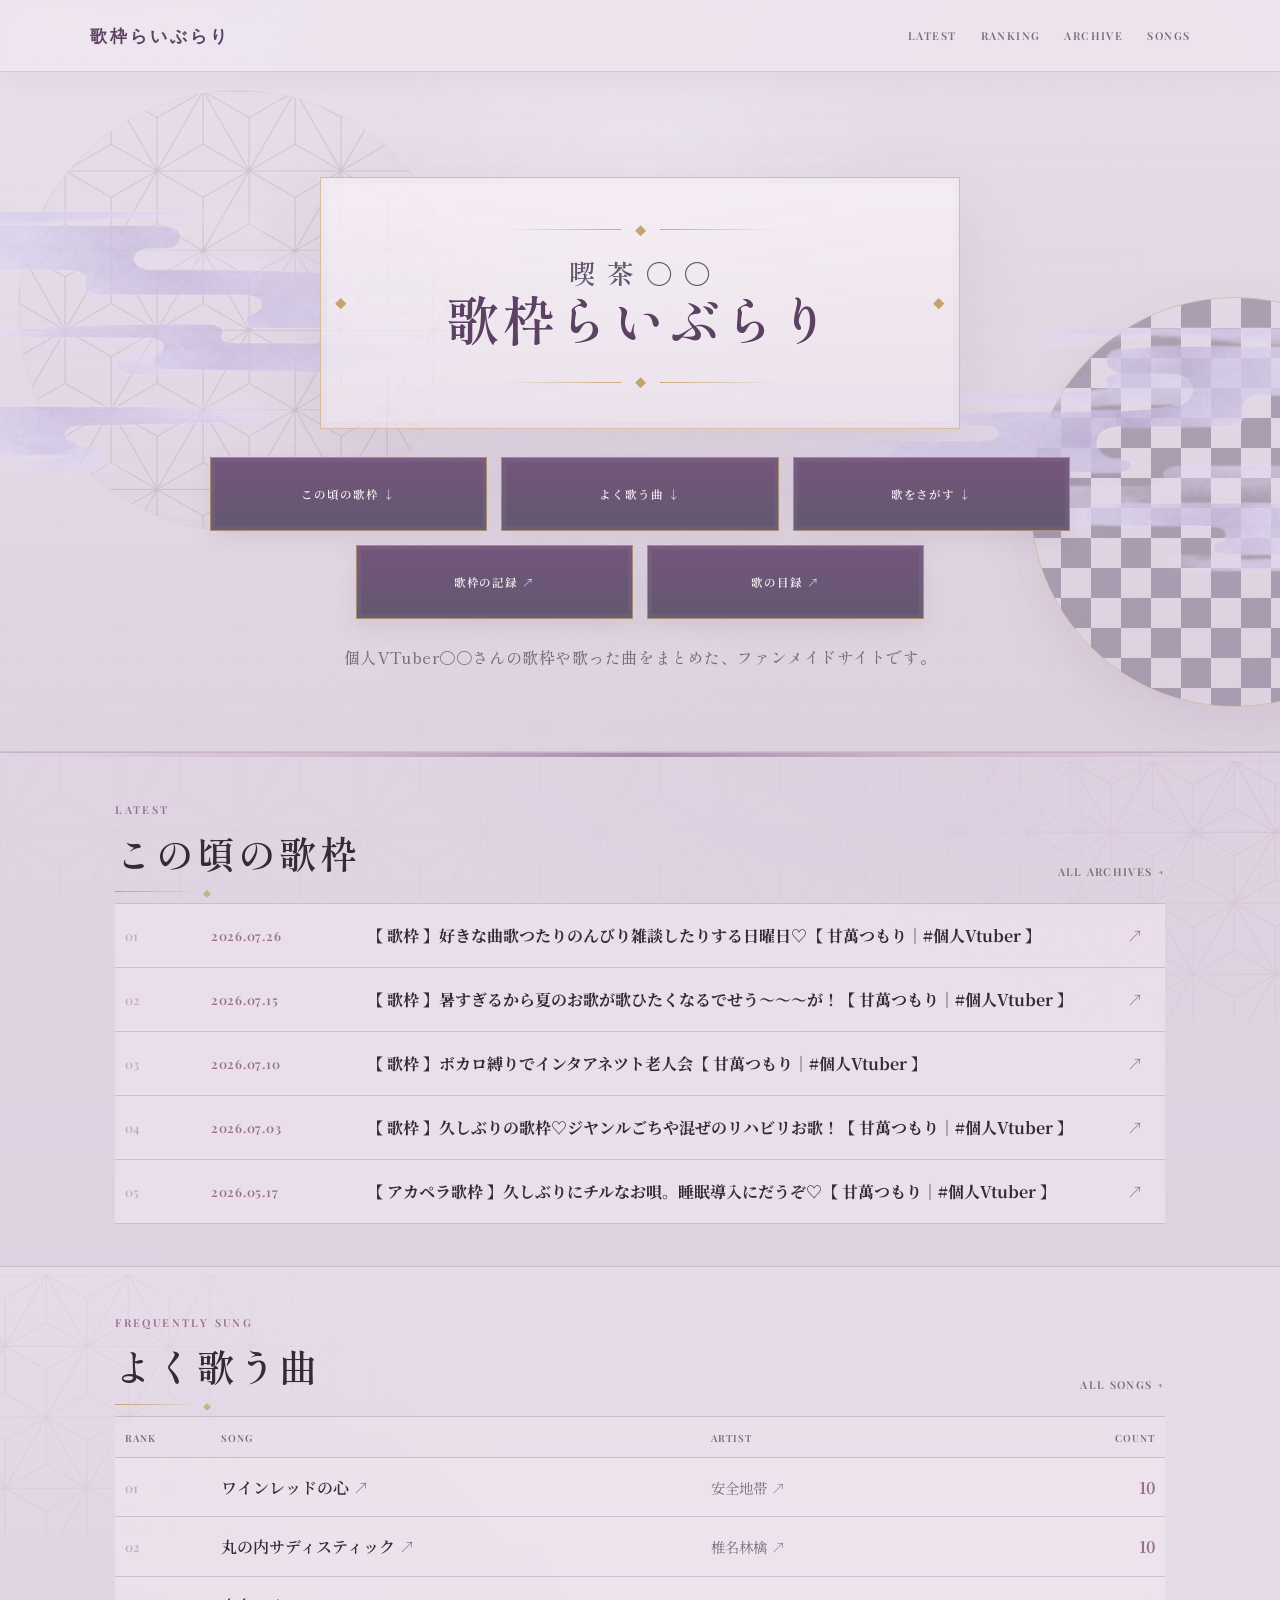
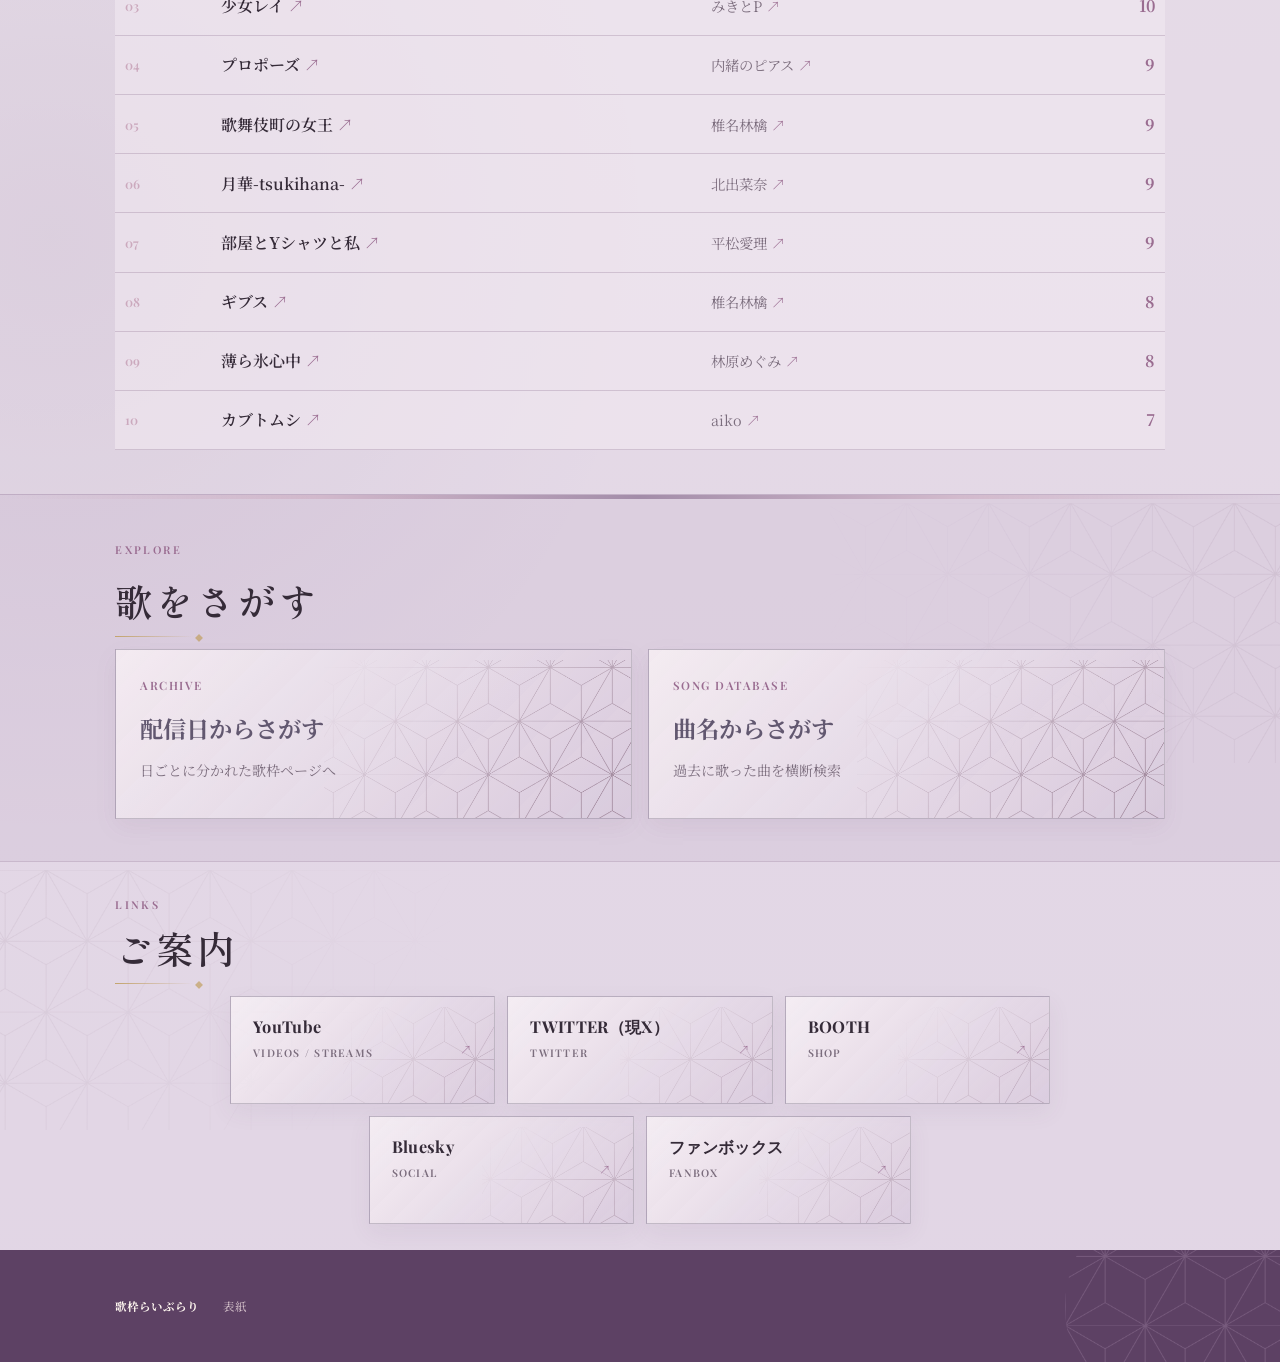
==== commit 1d278845: "Add files via upload" ====
--- a/index.html
+++ b/index.html
@@ -15,13 +15,13 @@
   <meta property="og:site_name" content="歌枠らいぶらり">
   <meta property="og:title" content="歌枠らいぶらり">
   <meta property="og:description" content="個人VTuber〇〇さんの歌枠や歌った曲をまとめた、ファンメイドサイトです。">
-  <meta property="og:image" content="https://lltaniyall.github.io/test/assets/social-card.png">
+  <meta property="og:image" content="https://lltaniyall.github.io/test/assets/social-card.jpg">
   <meta property="og:image:width" content="1200">
   <meta property="og:image:height" content="630">
   <meta name="twitter:card" content="summary_large_image">
   <meta name="twitter:title" content="歌枠らいぶらり">
   <meta name="twitter:description" content="個人VTuber〇〇さんの歌枠や歌った曲をまとめた、ファンメイドサイトです。">
-  <meta name="twitter:image" content="https://example.com/assets/social-card.png">
+  <meta name="twitter:image" content="https://lltaniyall.github.io/test/assets/social-card.jpg">
   <link rel="stylesheet" href="style.css">
 </head>
 <body>
@@ -45,7 +45,7 @@
   <div class="heroCenter">
     <div class="heroTitleFrame">
       <div class="heroRule heroRule-top" aria-hidden="true"><span>◆</span></div>
-      <div class="heroKissa">喫茶甘萬</div>
+      <div class="heroKissa">喫茶〇〇</div>
       <h1 class="heroLibraryTitle">歌枠らいぶらり</h1>
       <div class="heroRule" aria-hidden="true"><span>◆</span></div>
       <p class="heroCatchcopy">キャッチコピー</p>
@@ -58,7 +58,7 @@
       <a href="./archive/" class="ghostButton">歌枠の記録 ↗</a>
       <a href="./songs/" class="ghostButton">歌の目録 ↗</a>
     </div>
-<p class="fanmadeNote">個人VTuber甘萬つもりさんの歌枠や、歌った曲をまとめたファンメイドサイトです。</p>
+<p class="fanmadeNote">個人VTuber〇〇さんの歌枠や歌った曲をまとめた、ファンメイドサイトです。</p>
 
   </div>
 </section>
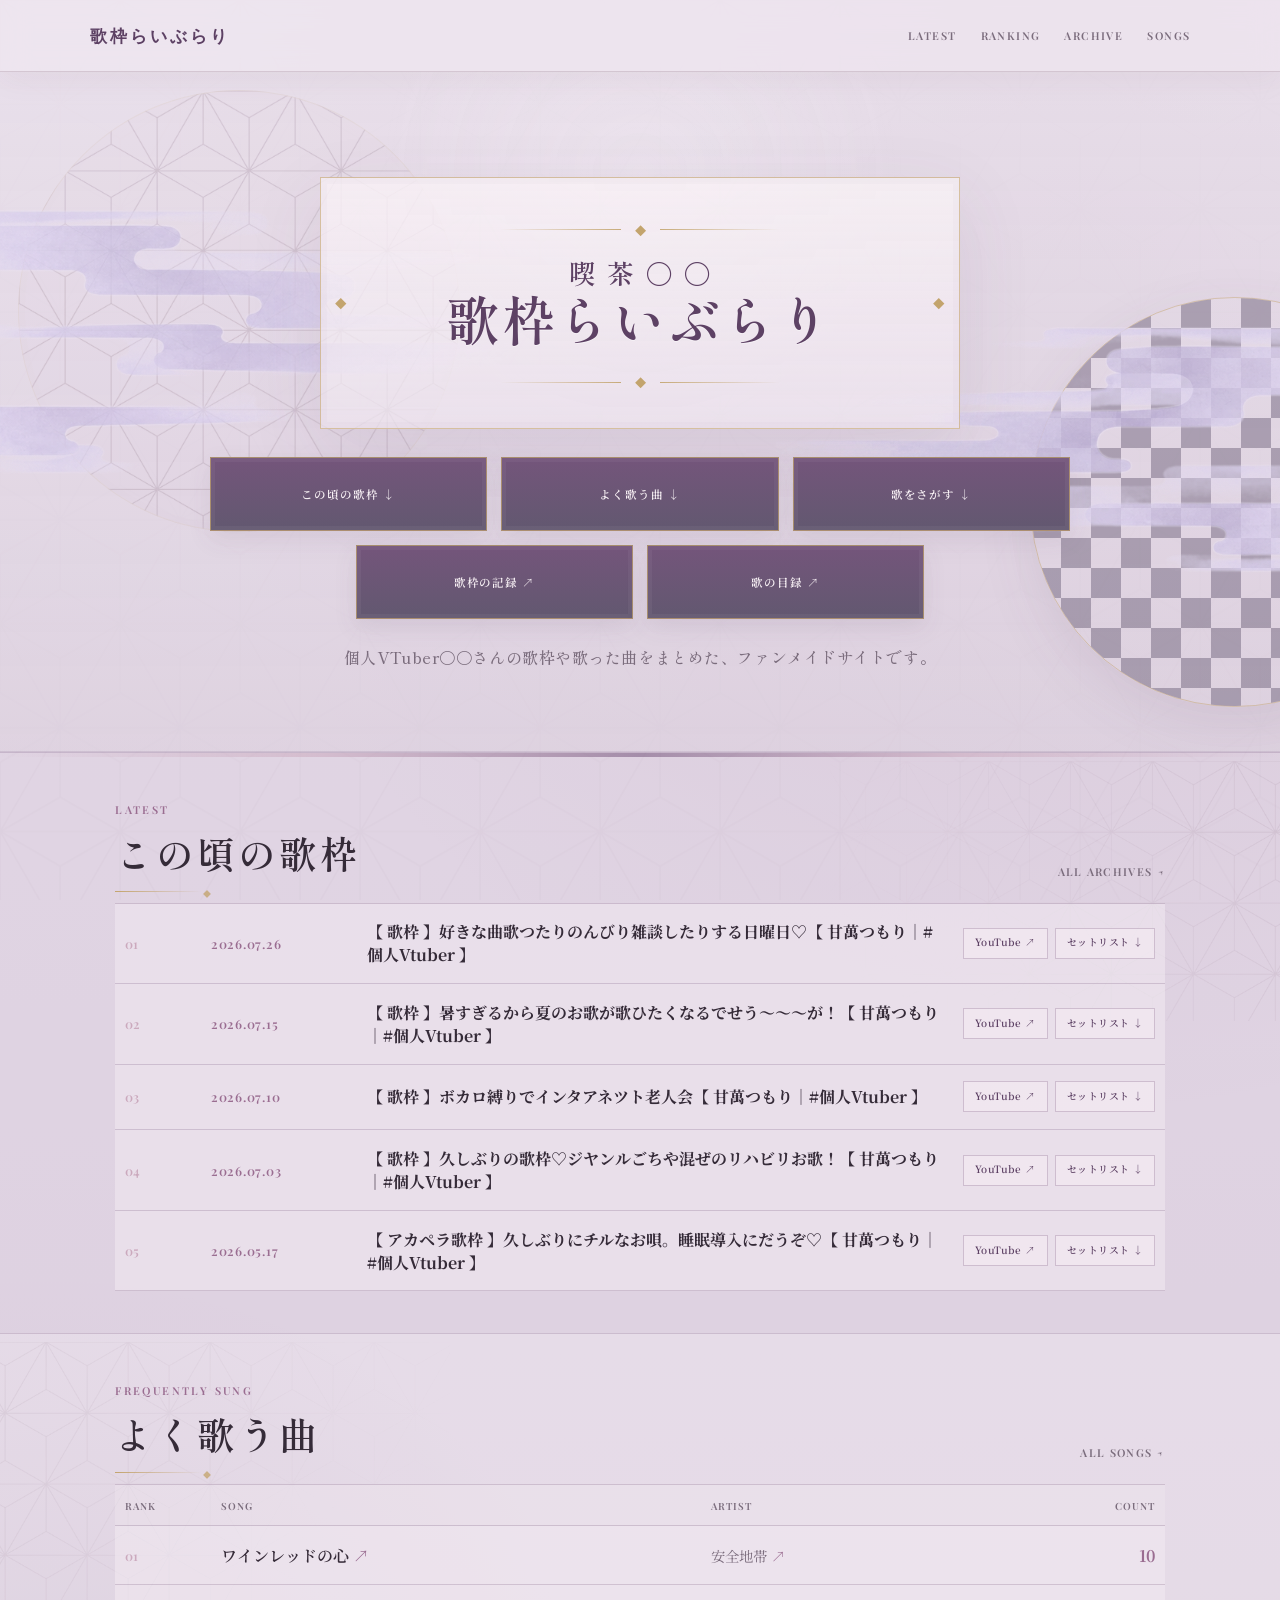
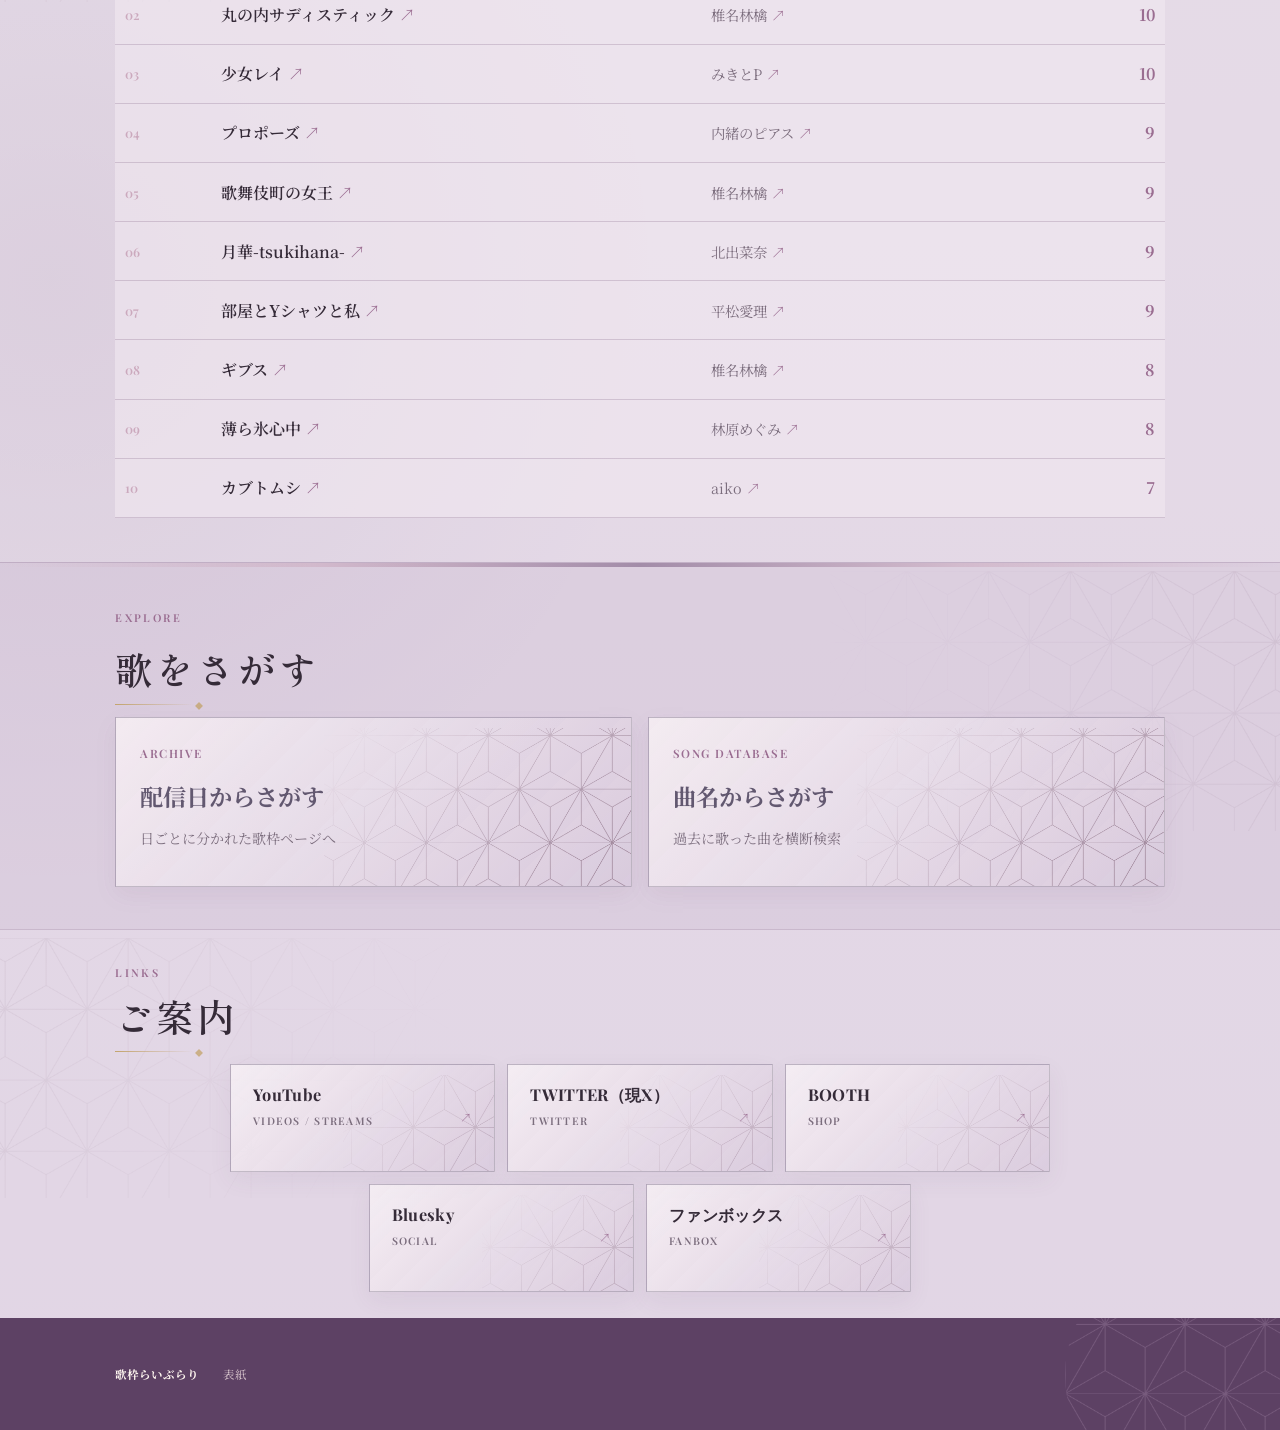
==== commit c24e79b8: "Add files via upload" ====
--- a/index.html
+++ b/index.html
@@ -15,13 +15,13 @@
   <meta property="og:site_name" content="歌枠らいぶらり">
   <meta property="og:title" content="歌枠らいぶらり">
   <meta property="og:description" content="個人VTuber〇〇さんの歌枠や歌った曲をまとめた、ファンメイドサイトです。">
-  <meta property="og:image" content="https://lltaniyall.github.io/test/assets/social-card.jpg">
+  <meta property="og:image" content="https://example.com/assets/social-card.png">
   <meta property="og:image:width" content="1200">
   <meta property="og:image:height" content="630">
   <meta name="twitter:card" content="summary_large_image">
   <meta name="twitter:title" content="歌枠らいぶらり">
   <meta name="twitter:description" content="個人VTuber〇〇さんの歌枠や歌った曲をまとめた、ファンメイドサイトです。">
-  <meta name="twitter:image" content="https://lltaniyall.github.io/test/assets/social-card.jpg">
+  <meta name="twitter:image" content="https://example.com/assets/social-card.png">
   <link rel="stylesheet" href="style.css">
 </head>
 <body>
@@ -159,14 +159,24 @@
   .sort((a,b) => b.date.localeCompare(a.date))
   .slice(0,5);
 
+function makeYouTubeUrl(videoId, seconds = 0){
+  const id = encodeURIComponent(String(videoId || ""));
+  const base = `https://www.youtube.com/watch?v=${id}`;
+  const t = Math.max(0, Math.floor(Number(seconds) || 0));
+  return t > 0 ? `${base}&t=${t}s` : base;
+}
+
 document.getElementById("latestList").innerHTML = latestArchives.map((archive, index) => `
-  <a class="latestRow" href="./archive/${encodeURIComponent(String(archive.date))}/">
+  <div class="latestRow">
     <span class="latestNumber">${String(index + 1).padStart(2,"0")}</span>
     <span class="latestDate">${escapeHtml(String(archive.date).replaceAll("-","."))}</span>
     <span class="homeMemberSlot">${archive.membersOnly === true ? '<span class="memberBadge homeMemberBadge">メン限</span>' : ''}</span>
     <strong class="latestTitle">${escapeHtml(archive.title)}</strong>
-    <span class="latestArrow">↗</span>
-  </a>
+    <span class="latestActions">
+      <a class="latestAction" href="${makeYouTubeUrl(archive.videoId)}" target="_blank" rel="noopener noreferrer">YouTube ↗</a>
+      <a class="latestAction" href="./archive/#${encodeURIComponent(String(archive.date))}">セットリスト ↓</a>
+    </span>
+  </div>
 `).join("");
 
 // Song ranking TOP 10
--- a/style.css
+++ b/style.css
@@ -285,15 +285,48 @@
 
 .latestRow{
   display:grid;
-  grid-template-columns:70px 80px 44px 1fr 28px;
+  grid-template-columns:70px 80px 44px minmax(0,1fr) auto;
   gap:1rem;
   align-items:center;
-  padding:1.25rem .6rem;
+  padding:1.05rem .6rem;
   border-bottom:1px solid var(--line);
 }
 
 .latestRow:hover,.rankingRow:hover,.historyCard:hover,.artistSongCard:hover{
   background:rgba(169,93,132,.075);
+}
+
+.latestTitle{
+  min-width:0;
+}
+
+.latestActions{
+  display:flex;
+  align-items:center;
+  justify-content:flex-end;
+  gap:.45rem;
+}
+
+.latestAction{
+  display:inline-flex;
+  align-items:center;
+  justify-content:center;
+  min-height:31px;
+  padding:.42rem .68rem;
+  border:1px solid rgba(116,85,123,.28);
+  background:rgba(244,236,242,.62);
+  color:var(--deep);
+  font:600 .62rem "Noto Serif JP","Shippori Mincho",serif;
+  letter-spacing:.045em;
+  line-height:1;
+  white-space:nowrap;
+  transition:background .18s ease,border-color .18s ease,color .18s ease;
+}
+
+.latestAction:hover{
+  border-color:var(--accent);
+  background:var(--accent);
+  color:#fff;
 }
 
 .latestNumber,.rankNumber{
@@ -835,12 +868,20 @@
   }
 
   .latestRow{
-    grid-template-columns:24px 74px minmax(0,1fr) 14px;
+    grid-template-columns:24px 74px minmax(0,1fr);
     column-gap:.375rem;
+    row-gap:.55rem;
     padding:1rem .1rem;
   }
 
+  .latestNumber{
+    grid-column:1;
+    grid-row:1;
+  }
+
   .latestDate{
+    grid-column:2;
+    grid-row:1;
     font-size:.8rem;
     letter-spacing:.035em;
     white-space:nowrap;
@@ -851,9 +892,25 @@
   }
 
   .latestTitle{
+    grid-column:3;
+    grid-row:1;
     min-width:0;
     font-size:.78rem !important;
     line-height:1.5;
+  }
+
+  .latestActions{
+    grid-column:3;
+    grid-row:2;
+    justify-content:flex-start;
+    flex-wrap:wrap;
+    gap:.38rem;
+  }
+
+  .latestAction{
+    min-height:32px;
+    padding:.43rem .62rem;
+    font-size:.59rem;
   }
 
   .rankingHead,.rankingRow{
@@ -1550,7 +1607,7 @@
   line-height:1;
   letter-spacing:.42em;
   text-indent:.42em;
-  color:#625870;
+  color:var(--deep);
 }
 
 .heroLibraryTitle{
@@ -2397,12 +2454,10 @@
 }
 .archiveIndexCards{position:relative;z-index:1;gap:14px !important;}
 .archiveIndexCard{
-  min-height:138px;
-  padding:22px 26px 20px;
-  display:grid;
-  grid-template-columns:minmax(0,1fr) auto;
-  grid-template-rows:auto 1fr auto;
-  align-items:start;
+  min-height:0;
+  padding:0;
+  display:block;
+  scroll-margin-top:88px;
   background:linear-gradient(110deg,rgba(244,238,245,.93),rgba(232,223,234,.82));
   border-color:rgba(116,85,123,.24);
   box-shadow:0 9px 22px rgba(93,65,100,.055);
@@ -2411,9 +2466,10 @@
   content:"";
   position:absolute;
   right:0;
-  bottom:0;
+  bottom:auto;
+  top:0;
   width:44%;
-  height:100%;
+  height:138px;
   border:0;
   transform:none;
   background:url("./assets/asanoha.png") right bottom/150px auto repeat;
@@ -2427,7 +2483,32 @@
   transform:translateY(-2px);
   box-shadow:0 12px 26px rgba(93,65,100,.09);
 }
+.archiveIndexCard.is-open:hover{
+  transform:none;
+}
+.archiveCardToggle{
+  width:100%;
+  min-height:138px;
+  padding:22px 26px 20px;
+  display:grid;
+  grid-template-columns:minmax(0,1fr) auto;
+  grid-template-rows:auto 1fr auto;
+  align-items:start;
+  position:relative;
+  z-index:2;
+  border:0;
+  background:transparent;
+  color:inherit;
+  font:inherit;
+  text-align:left;
+  cursor:pointer;
+}
+.archiveCardToggle:focus-visible{
+  outline:2px solid rgba(154,109,145,.72);
+  outline-offset:-3px;
+}
 .archiveCardDateLine{
+  grid-column:1;
   display:flex;
   align-items:center;
   gap:.55rem;
@@ -2441,7 +2522,6 @@
 }
 
 .archiveIndexCard .card-date{
-  grid-column:1;
   position:relative;
   z-index:1;
   color:var(--accent);
@@ -2451,7 +2531,7 @@
   letter-spacing:.09em;
   white-space:nowrap;
 }
-.archiveIndexCard h3{
+.archiveCardTitle{
   grid-column:1;
   position:relative;
   z-index:1;
@@ -2480,7 +2560,106 @@
   z-index:2;
   padding-left:28px;
   color:var(--gold);
-  font-size:.86rem;
+  font-size:.92rem;
+  line-height:1;
+}
+.archiveCardCollapse{
+  display:grid;
+  grid-template-rows:0fr;
+  position:relative;
+  z-index:2;
+  visibility:hidden;
+  pointer-events:none;
+  transition:grid-template-rows .24s ease,visibility 0s linear .24s;
+}
+.archiveIndexCard.is-open .archiveCardCollapse{
+  grid-template-rows:1fr;
+  visibility:visible;
+  pointer-events:auto;
+  transition:grid-template-rows .24s ease;
+}
+.archiveCardBody{
+  min-height:0;
+  overflow:hidden;
+}
+.archiveCardBodyInner{
+  padding:20px 26px 22px;
+  border-top:1px solid rgba(116,85,123,.22);
+}
+.archiveYoutubeLink{
+  display:inline-flex;
+  align-items:center;
+  justify-content:center;
+  min-height:34px;
+  margin:0 0 18px;
+  padding:.5rem .78rem;
+  border:1px solid rgba(116,85,123,.30);
+  background:rgba(244,236,242,.62);
+  color:var(--deep);
+  font:600 .66rem "Noto Serif JP","Shippori Mincho",serif;
+  letter-spacing:.055em;
+  transition:background .18s ease,border-color .18s ease,color .18s ease;
+}
+.archiveYoutubeLink:hover{
+  border-color:var(--accent);
+  background:var(--accent);
+  color:#fff;
+}
+.archiveAccordionSetlist{
+  margin:0;
+  padding:0;
+  list-style:none;
+}
+.archiveAccordionSong{
+  padding:14px 0;
+}
+.archiveAccordionSong + .archiveAccordionSong{
+  border-top:1px solid rgba(116,85,123,.18);
+}
+.archiveSongTop{
+  display:flex;
+  align-items:baseline;
+  gap:.72rem;
+  margin-bottom:5px;
+}
+.archiveSongNumber{
+  min-width:1.75rem;
+  color:var(--main);
+  font:600 .74rem "Playfair Display","Noto Serif JP",serif;
+  letter-spacing:.05em;
+}
+.archiveSongTime{
+  color:var(--accent);
+  font-family:"Noto Serif JP","Shippori Mincho",serif;
+  font-size:.72rem;
+  font-weight:600;
+  letter-spacing:.025em;
+  font-variant-numeric:lining-nums tabular-nums;
+}
+.archiveSongTime:hover,
+.archiveSongTitle:hover,
+.archiveSongArtist:hover{
+  color:var(--deep);
+}
+.archiveSongTitle,
+.archiveSongArtist{
+  display:table;
+  max-width:calc(100% - 2.45rem);
+  margin-left:2.45rem;
+  overflow-wrap:anywhere;
+}
+.archiveSongTitle{
+  color:var(--text);
+  font-family:"Shippori Mincho","Noto Serif JP",serif;
+  font-size:.96rem;
+  font-weight:600;
+  line-height:1.55;
+}
+.archiveSongArtist{
+  margin-top:2px;
+  color:var(--muted);
+  font-size:.76rem;
+  line-height:1.55;
 }
 
 /* ---------- Archive detail ---------- */
@@ -2693,18 +2872,40 @@
     padding-bottom:38px !important;
   }
   .archiveIndexCard{
+    min-height:0;
+    padding:0;
+  }
+  .archiveIndexCard::after{
+    width:58%;
+    height:118px;
+    background-size:125px auto;
+  }
+  .archiveCardToggle{
     min-height:118px;
     padding:17px 16px 16px;
   }
-  .archiveIndexCard::after{
-    width:58%;
-    background-size:125px auto;
-  }
-  .archiveIndexCard h3{font-size:.94rem; line-height:1.42;}
+  .archiveCardTitle{font-size:.94rem; line-height:1.42;}
   .archiveCardDateLine{font-size:.68rem;}
   .archiveIndexCard .card-date{font-size:1em;}
   .archiveIndexCard .card-meta{font-size:.72rem;}
-  .archiveCardArrow{font-size:.78rem; padding-left:12px;}
+  .archiveCardArrow{font-size:.82rem; padding-left:12px;}
+  .archiveCardBodyInner{padding:16px 16px 18px;}
+  .archiveYoutubeLink{
+    min-height:34px;
+    margin-bottom:14px;
+    padding:.48rem .68rem;
+    font-size:.63rem;
+  }
+  .archiveAccordionSong{padding:12px 0;}
+  .archiveSongNumber{font-size:.7rem;}
+  .archiveSongTime{font-size:.69rem;}
+  .archiveSongTitle,
+  .archiveSongArtist{
+    max-width:calc(100% - 2.25rem);
+    margin-left:2.25rem;
+  }
+  .archiveSongTitle{font-size:.88rem;}
+  .archiveSongArtist{font-size:.72rem;}
 
   .share{
     padding:7px 11px !important;
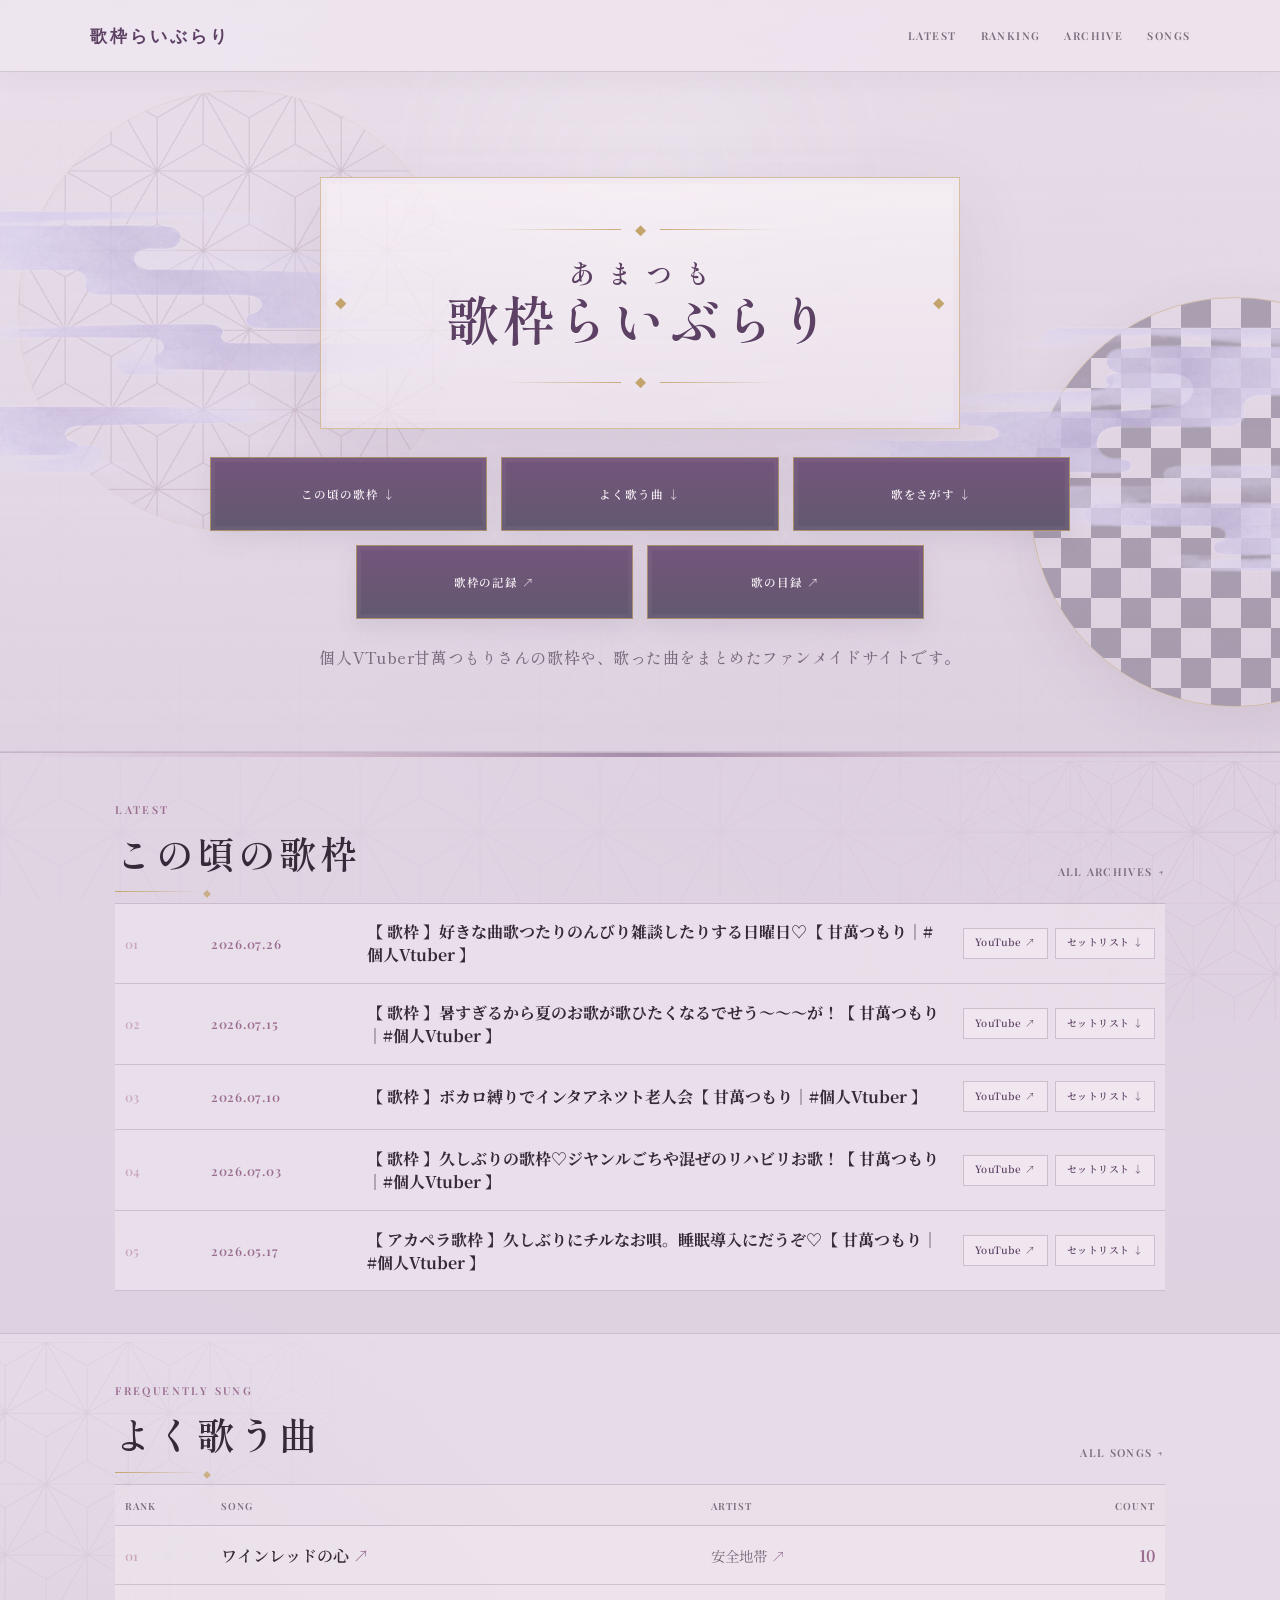
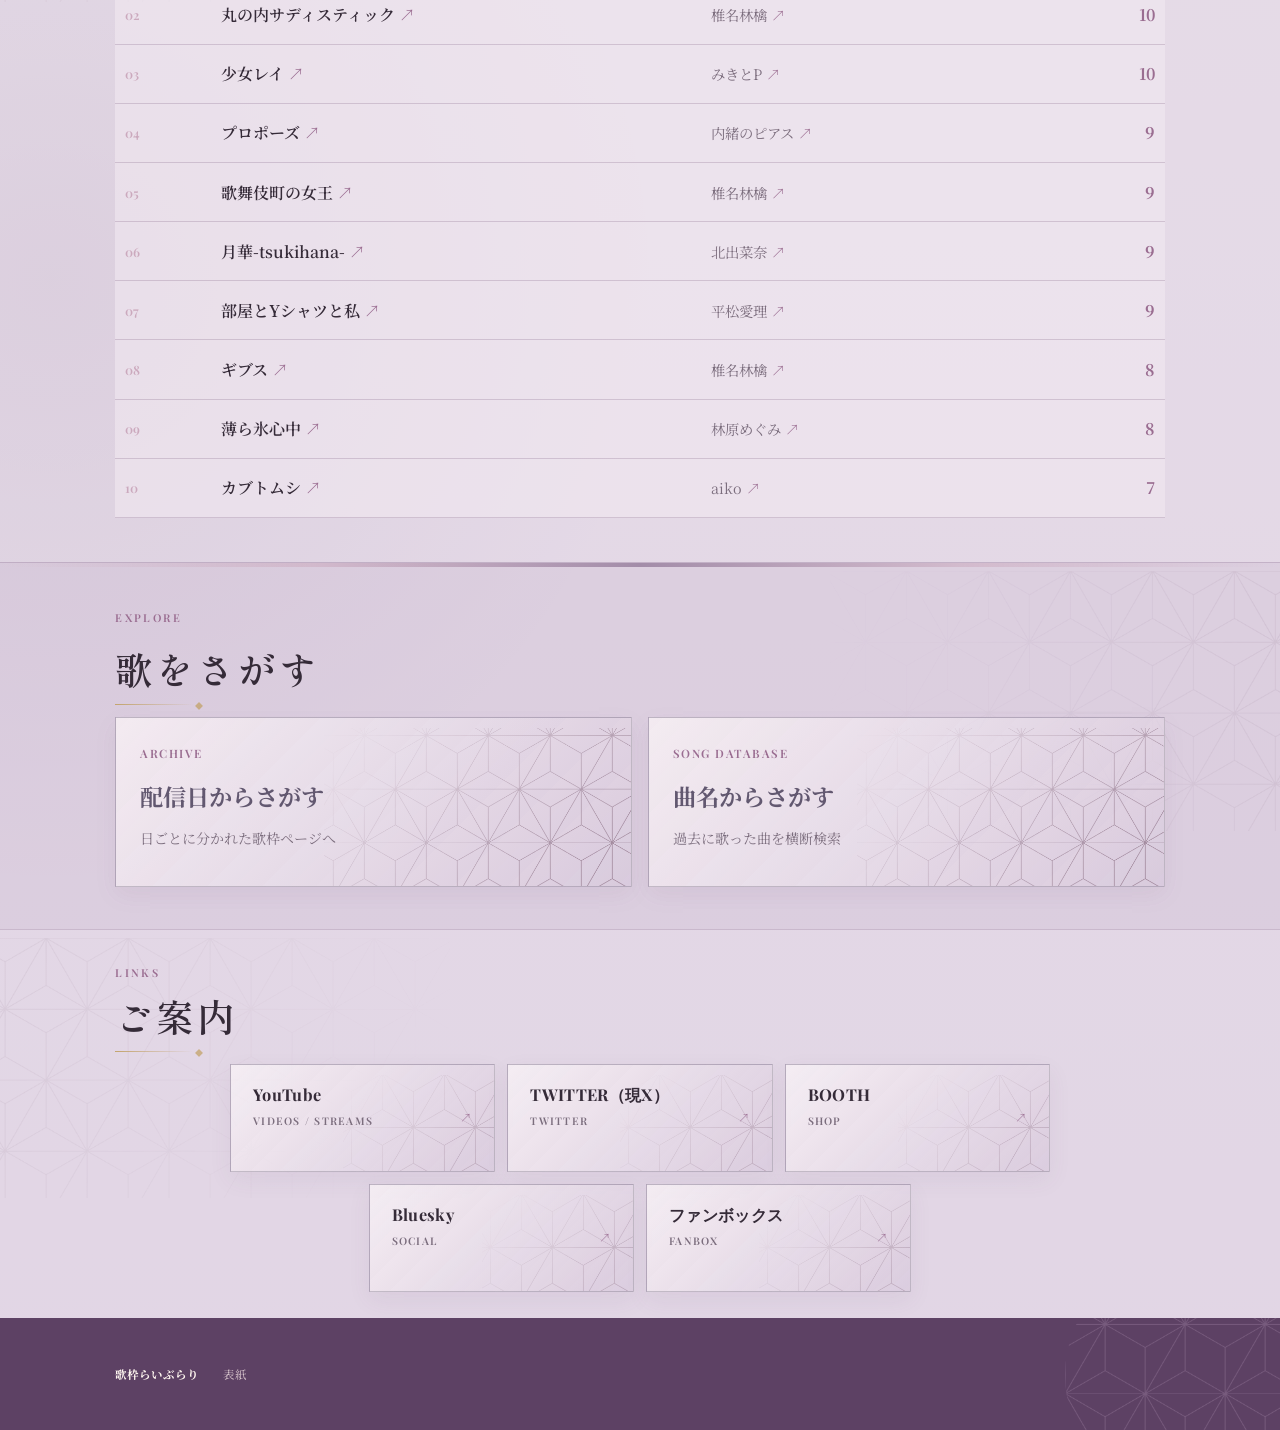
==== commit 5cf28897: "Add files via upload" ====
--- a/index.html
+++ b/index.html
@@ -14,14 +14,14 @@
   <meta property="og:locale" content="ja_JP">
   <meta property="og:site_name" content="歌枠らいぶらり">
   <meta property="og:title" content="歌枠らいぶらり">
-  <meta property="og:description" content="個人VTuber〇〇さんの歌枠や歌った曲をまとめた、ファンメイドサイトです。">
-  <meta property="og:image" content="https://example.com/assets/social-card.png">
+  <meta property="og:description" content="個人VTuber甘萬つもりさんの歌枠や、歌った曲をまとめたファンメイドサイトです。">
+  <meta property="og:image" content="https://amatsumo.cutegirl.jp/assets/social-card.png">
   <meta property="og:image:width" content="1200">
   <meta property="og:image:height" content="630">
   <meta name="twitter:card" content="summary_large_image">
   <meta name="twitter:title" content="歌枠らいぶらり">
-  <meta name="twitter:description" content="個人VTuber〇〇さんの歌枠や歌った曲をまとめた、ファンメイドサイトです。">
-  <meta name="twitter:image" content="https://example.com/assets/social-card.png">
+  <meta name="twitter:description" content="個人VTuber甘萬つもりさんの歌枠や、歌った曲をまとめたファンメイドサイトです。">
+  <meta name="twitter:image" content="https://amatsumo.cutegirl.jp/assets/social-card.png">
   <link rel="stylesheet" href="style.css">
 </head>
 <body>
@@ -45,10 +45,9 @@
   <div class="heroCenter">
     <div class="heroTitleFrame">
       <div class="heroRule heroRule-top" aria-hidden="true"><span>◆</span></div>
-      <div class="heroKissa">喫茶〇〇</div>
+      <div class="heroKissa">あまつも</div>
       <h1 class="heroLibraryTitle">歌枠らいぶらり</h1>
       <div class="heroRule" aria-hidden="true"><span>◆</span></div>
-      <p class="heroCatchcopy">キャッチコピー</p>
     </div>
 
     <div class="heroActions">
@@ -58,7 +57,7 @@
       <a href="./archive/" class="ghostButton">歌枠の記録 ↗</a>
       <a href="./songs/" class="ghostButton">歌の目録 ↗</a>
     </div>
-<p class="fanmadeNote">個人VTuber〇〇さんの歌枠や歌った曲をまとめた、ファンメイドサイトです。</p>
+<p class="fanmadeNote">個人VTuber甘萬つもりさんの歌枠や、歌った曲をまとめたファンメイドサイトです。</p>
 
   </div>
 </section>
@@ -126,9 +125,6 @@
     <p class="eyebrow">LINKS</p>
     <h2>ご案内</h2>
     <div id="socialLinks" class="socialGrid"></div>
-    <p id="socialNote" class="socialNote" hidden>
-      SNSのURLは <code>data/site-config.js</code> に設定すると有効になります。
-    </p>
   </section>
 </main>
 
--- a/style.css
+++ b/style.css
@@ -2611,21 +2611,30 @@
   list-style:none;
 }
 .archiveAccordionSong{
+  display:grid;
+  grid-template-columns:max-content minmax(0,1fr);
+  grid-template-rows:auto auto;
+  column-gap:1.05rem;
+  align-items:center;
   padding:14px 0;
 }
 .archiveAccordionSong + .archiveAccordionSong{
   border-top:1px solid rgba(116,85,123,.18);
 }
 .archiveSongTop{
+  grid-column:1;
+  grid-row:1 / 3;
+  align-self:center;
   display:flex;
   align-items:baseline;
   gap:.72rem;
-  margin-bottom:5px;
+  margin:0;
+  white-space:nowrap;
 }
 .archiveSongNumber{
   min-width:1.75rem;
   color:var(--main);
-  font:600 .74rem "Playfair Display","Noto Serif JP",serif;
+  font:600 .72rem "Playfair Display","Noto Serif JP",serif;
   letter-spacing:.05em;
 }
 .archiveSongTime{
@@ -2643,12 +2652,14 @@
 }
 .archiveSongTitle,
 .archiveSongArtist{
+  grid-column:2;
   display:table;
-  max-width:calc(100% - 2.45rem);
-  margin-left:2.45rem;
+  max-width:100%;
+  margin-left:0;
   overflow-wrap:anywhere;
 }
 .archiveSongTitle{
+  grid-row:1;
   color:var(--text);
   font-family:"Shippori Mincho","Noto Serif JP",serif;
   font-size:.96rem;
@@ -2656,10 +2667,37 @@
   line-height:1.55;
 }
 .archiveSongArtist{
+  grid-row:2;
   margin-top:2px;
   color:var(--muted);
-  font-size:.76rem;
+  font-size:.80rem;
   line-height:1.55;
+}
+.archiveHoverTooltip{
+  position:fixed;
+  left:0;
+  top:0;
+  z-index:9999;
+  max-width:min(260px,calc(100vw - 16px));
+  padding:7px 10px;
+  border:1px solid rgba(116,85,123,.28);
+  background:rgba(249,246,249,.97);
+  box-shadow:0 6px 18px rgba(93,65,100,.12);
+  color:var(--deep);
+  font:600 .66rem "Noto Serif JP","Shippori Mincho",serif;
+  line-height:1.45;
+  letter-spacing:.035em;
+  pointer-events:none;
+  opacity:0;
+  visibility:hidden;
+  transform:translateY(2px);
+  transition:opacity .12s ease,transform .12s ease,visibility 0s linear .12s;
+}
+.archiveHoverTooltip.is-visible{
+  opacity:1;
+  visibility:visible;
+  transform:translateY(0);
+  transition:opacity .12s ease,transform .12s ease;
 }
 
 /* ---------- Archive detail ---------- */
@@ -2896,16 +2934,25 @@
     padding:.48rem .68rem;
     font-size:.63rem;
   }
-  .archiveAccordionSong{padding:12px 0;}
-  .archiveSongNumber{font-size:.7rem;}
+  .archiveAccordionSong{
+    display:block;
+    padding:12px 0;
+  }
+  .archiveSongTop{
+    display:flex;
+    margin-bottom:5px;
+  }
+  .archiveSongNumber{font-size:.69rem;}
   .archiveSongTime{font-size:.69rem;}
   .archiveSongTitle,
   .archiveSongArtist{
+    display:table;
     max-width:calc(100% - 2.25rem);
     margin-left:2.25rem;
   }
   .archiveSongTitle{font-size:.88rem;}
-  .archiveSongArtist{font-size:.72rem;}
+  .archiveSongArtist{font-size:.76rem;}
+  .archiveHoverTooltip{display:none;}
 
   .share{
     padding:7px 11px !important;
